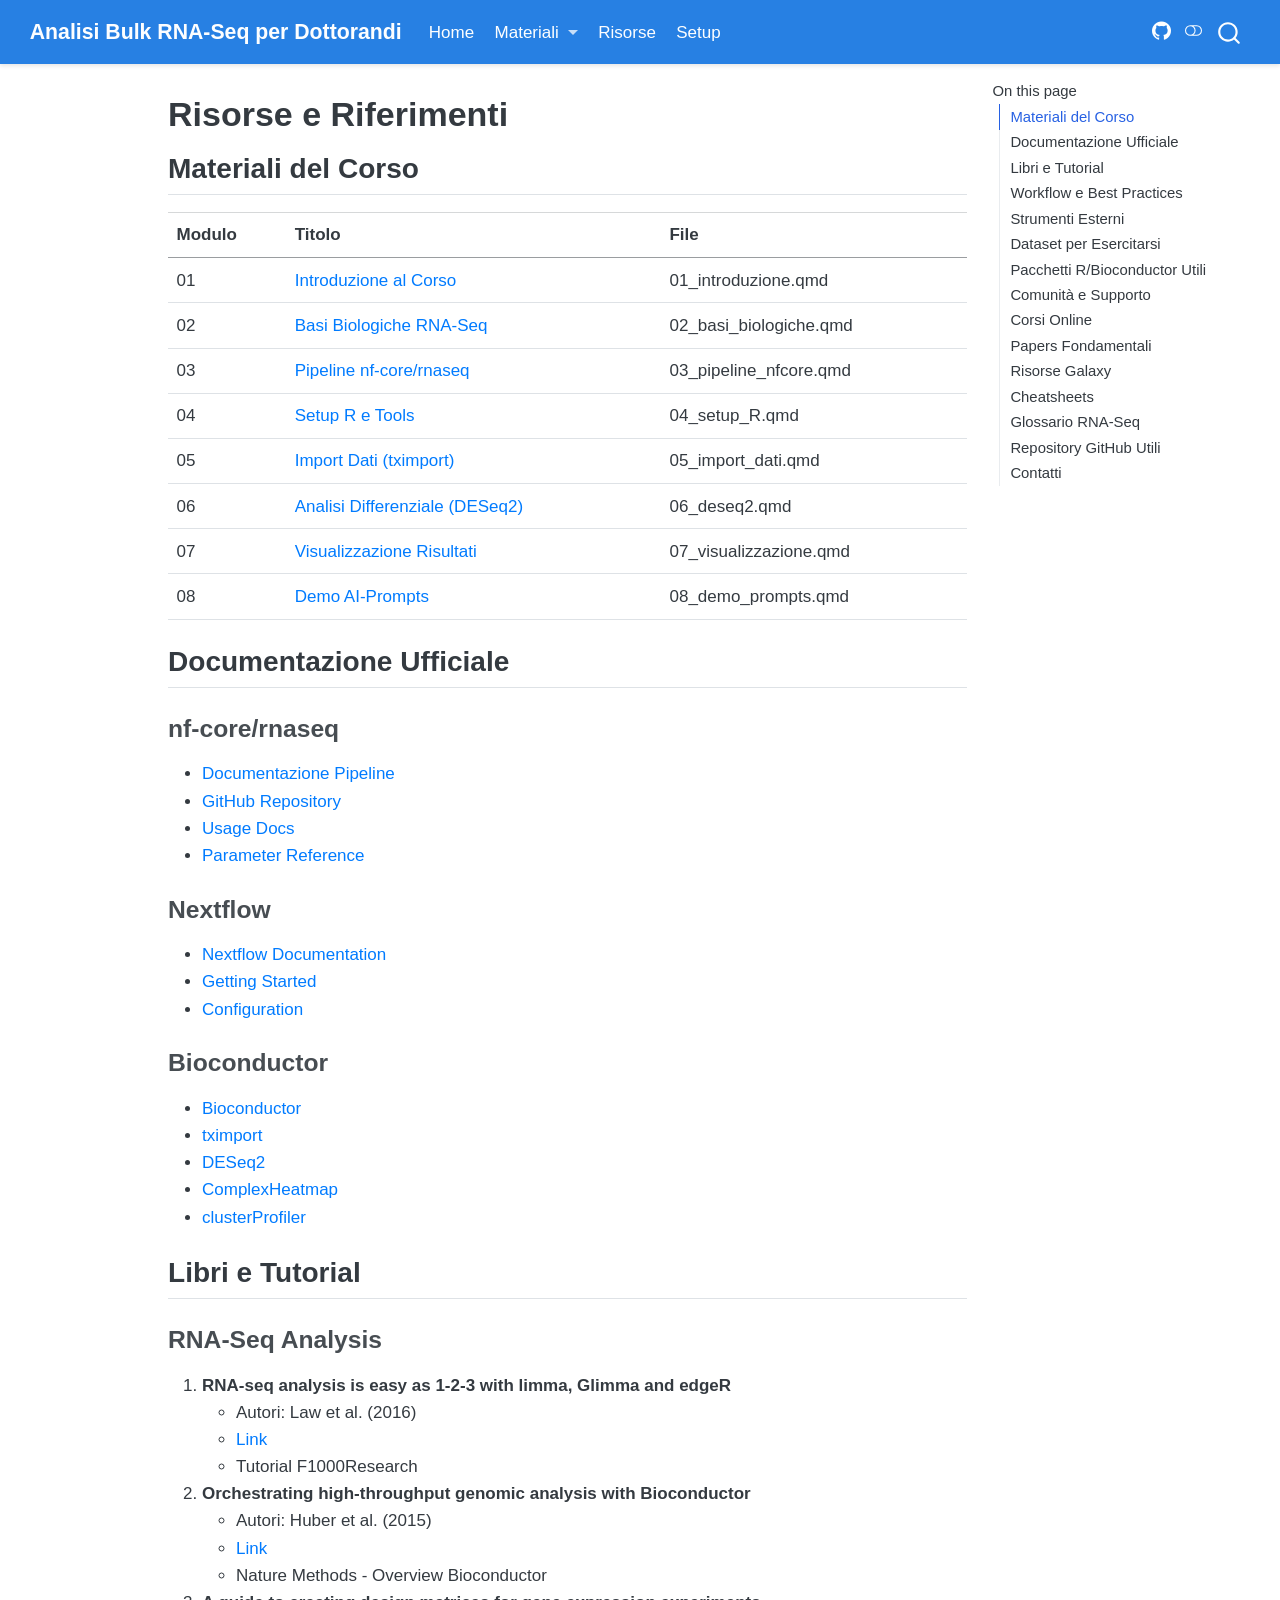
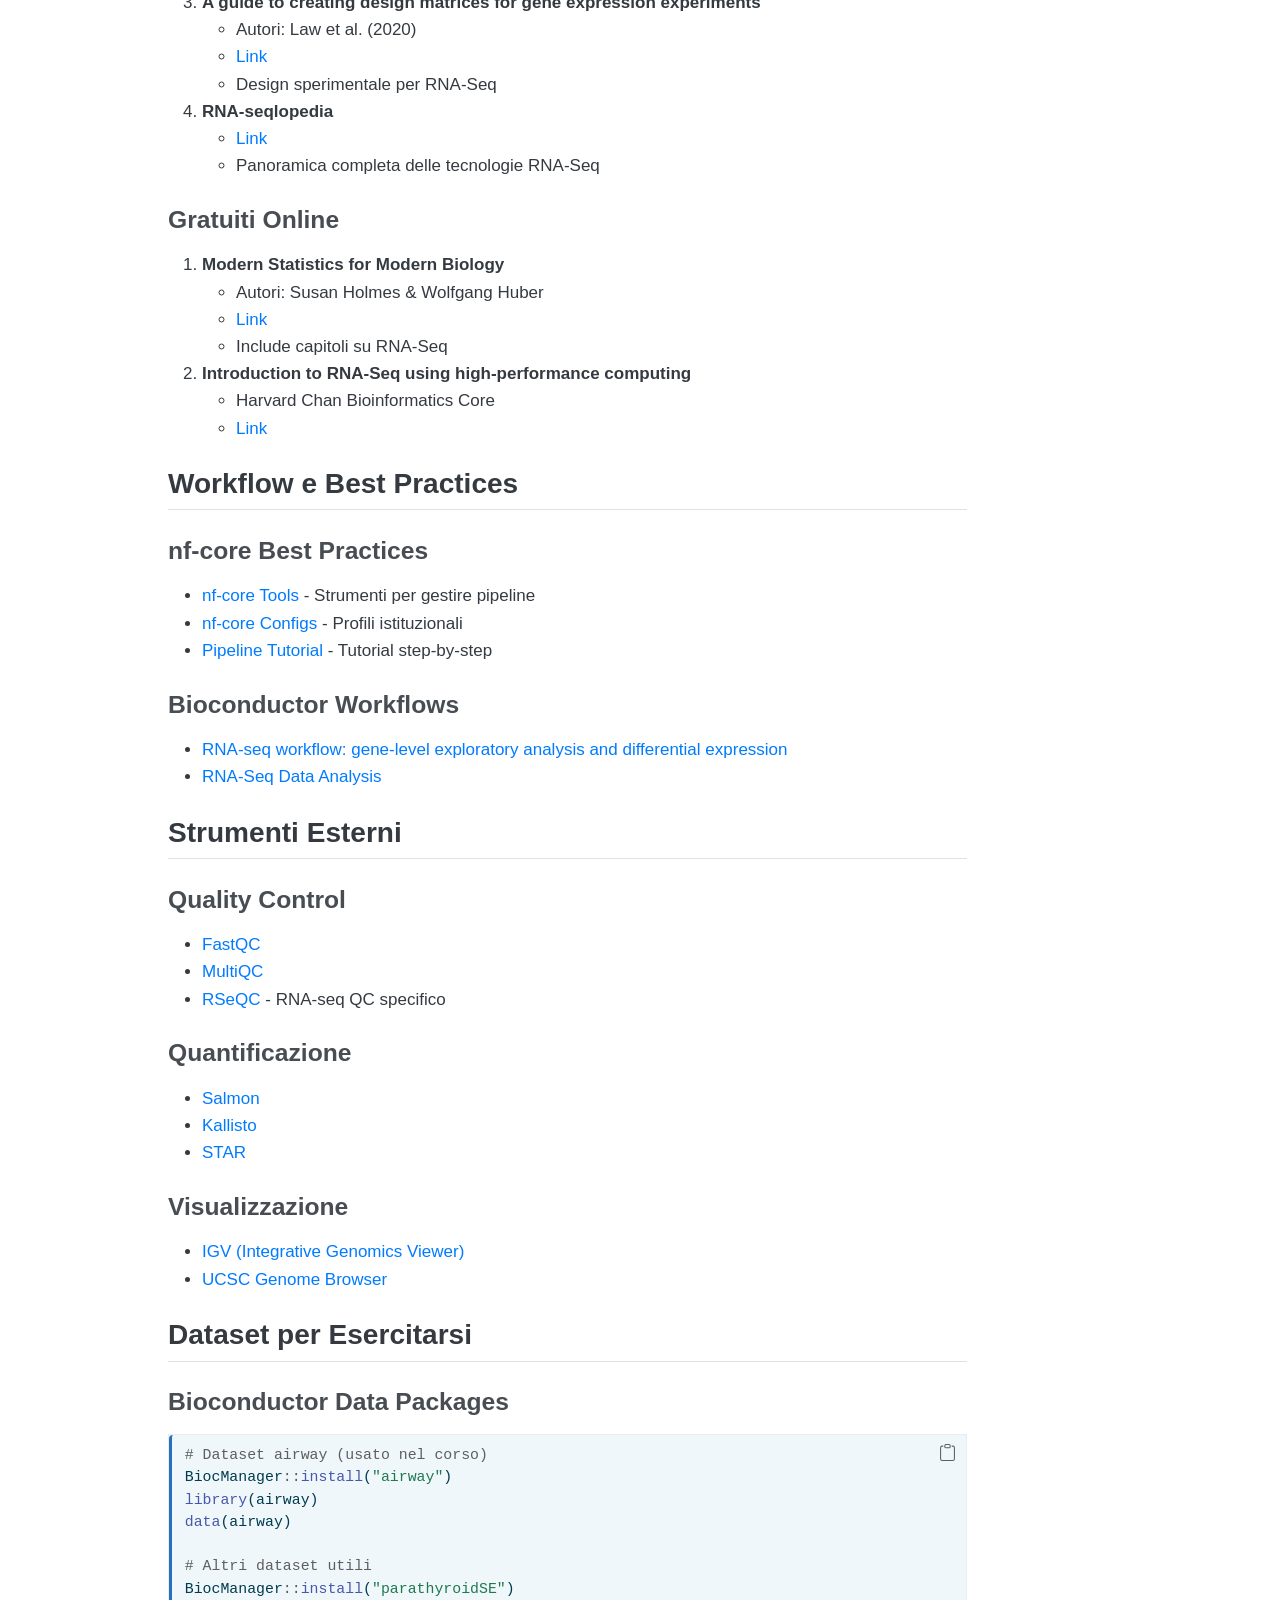
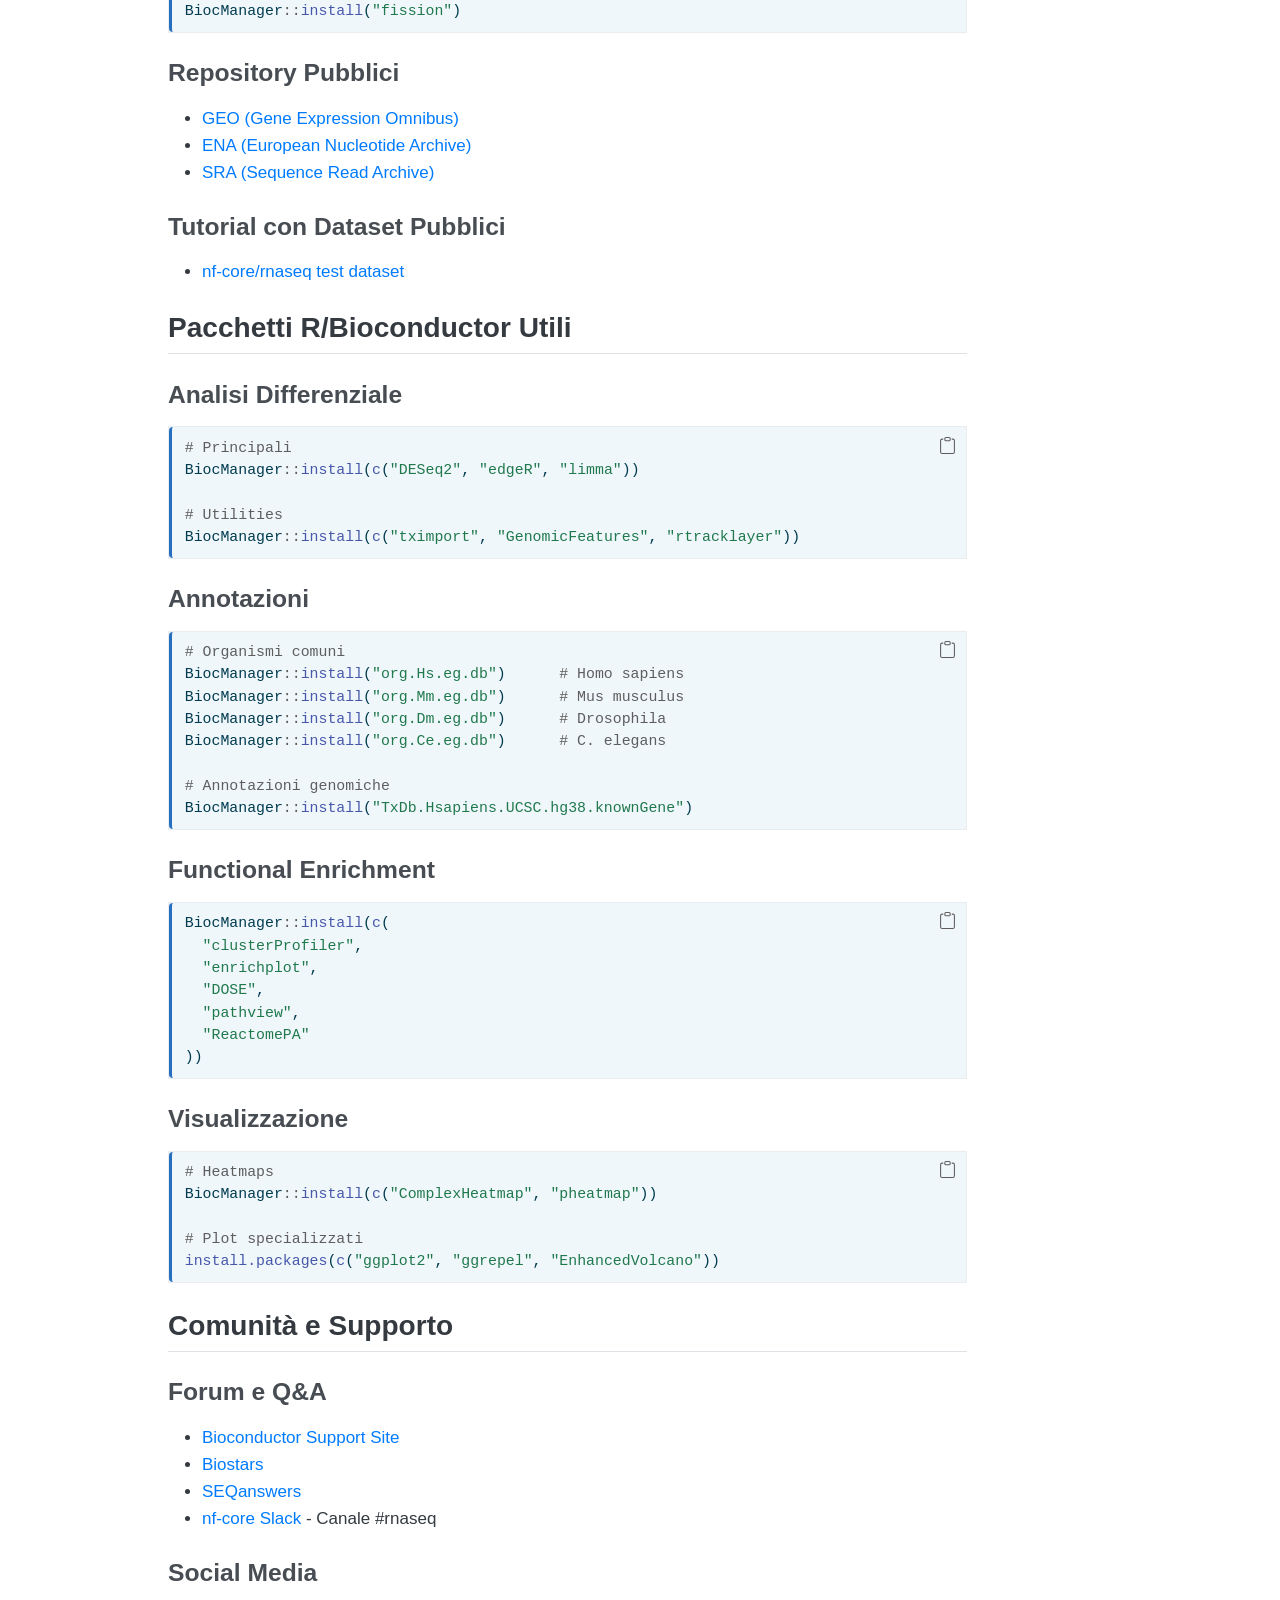
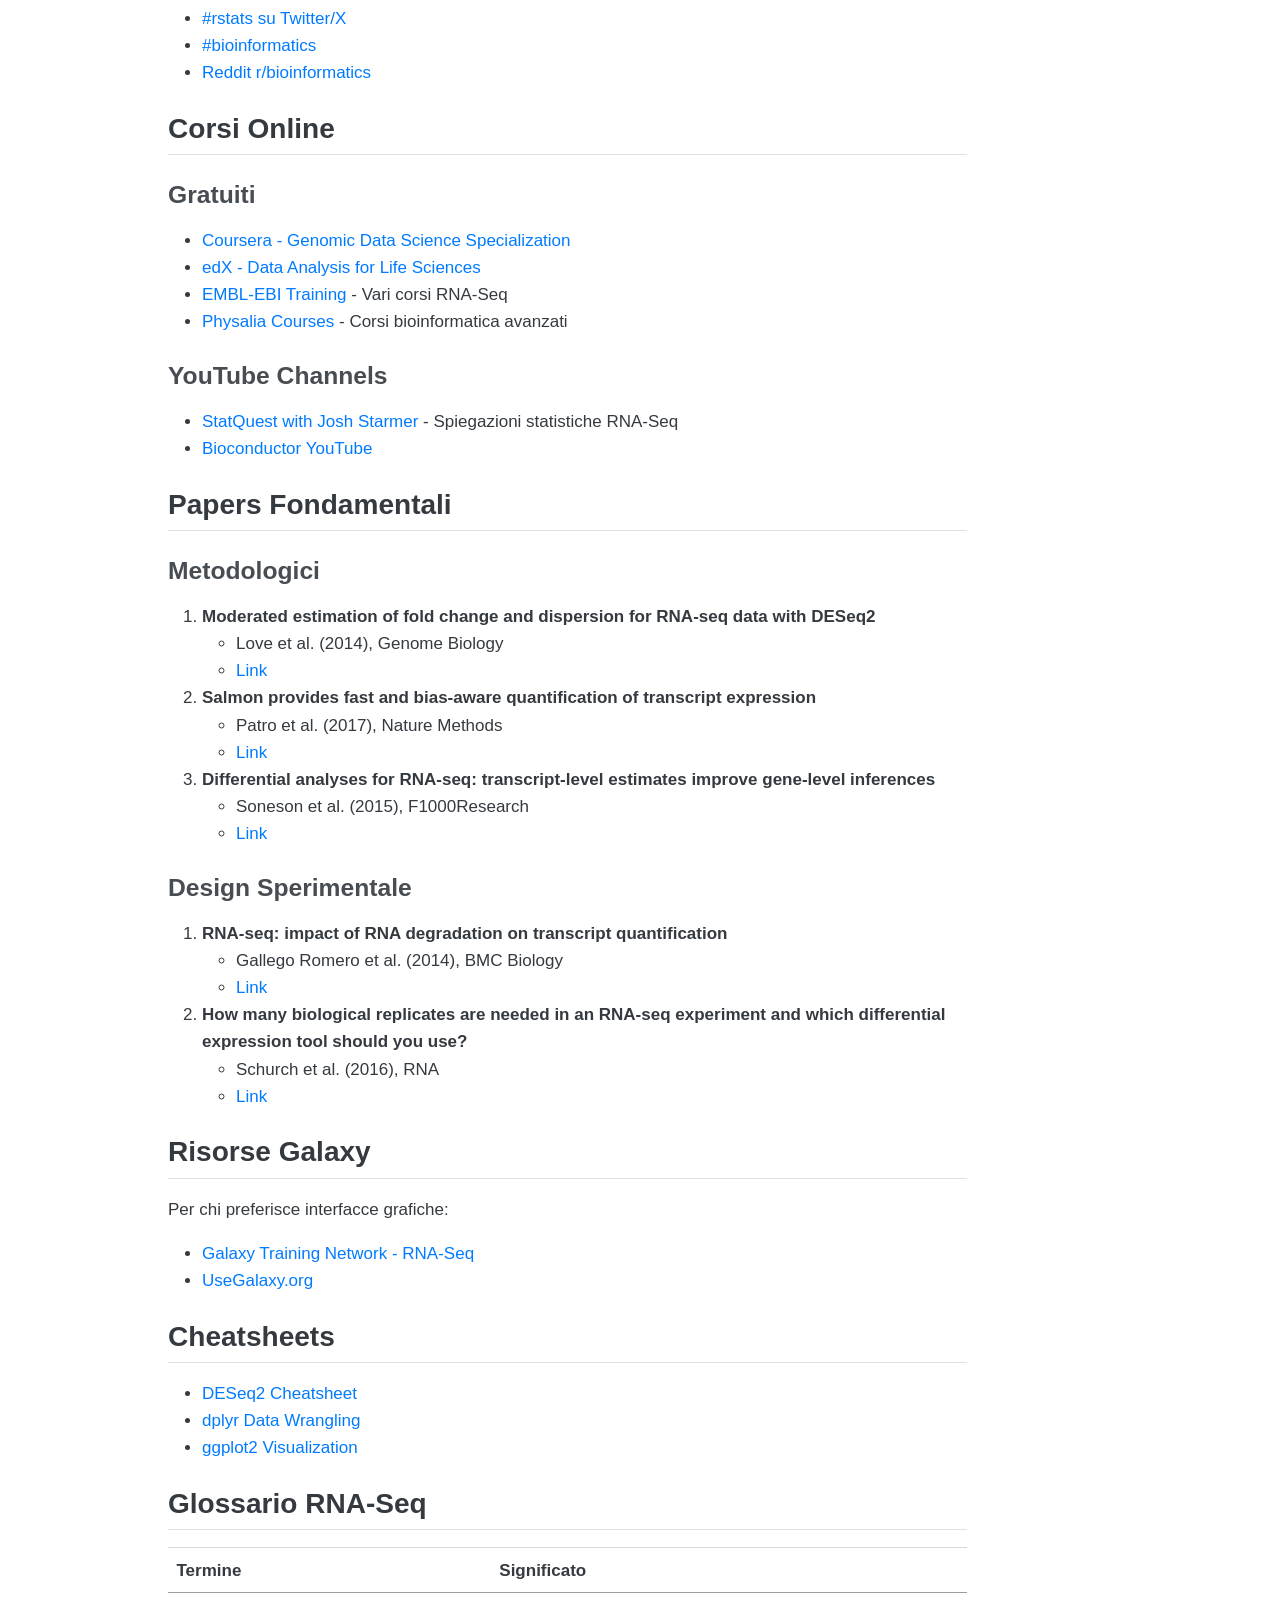
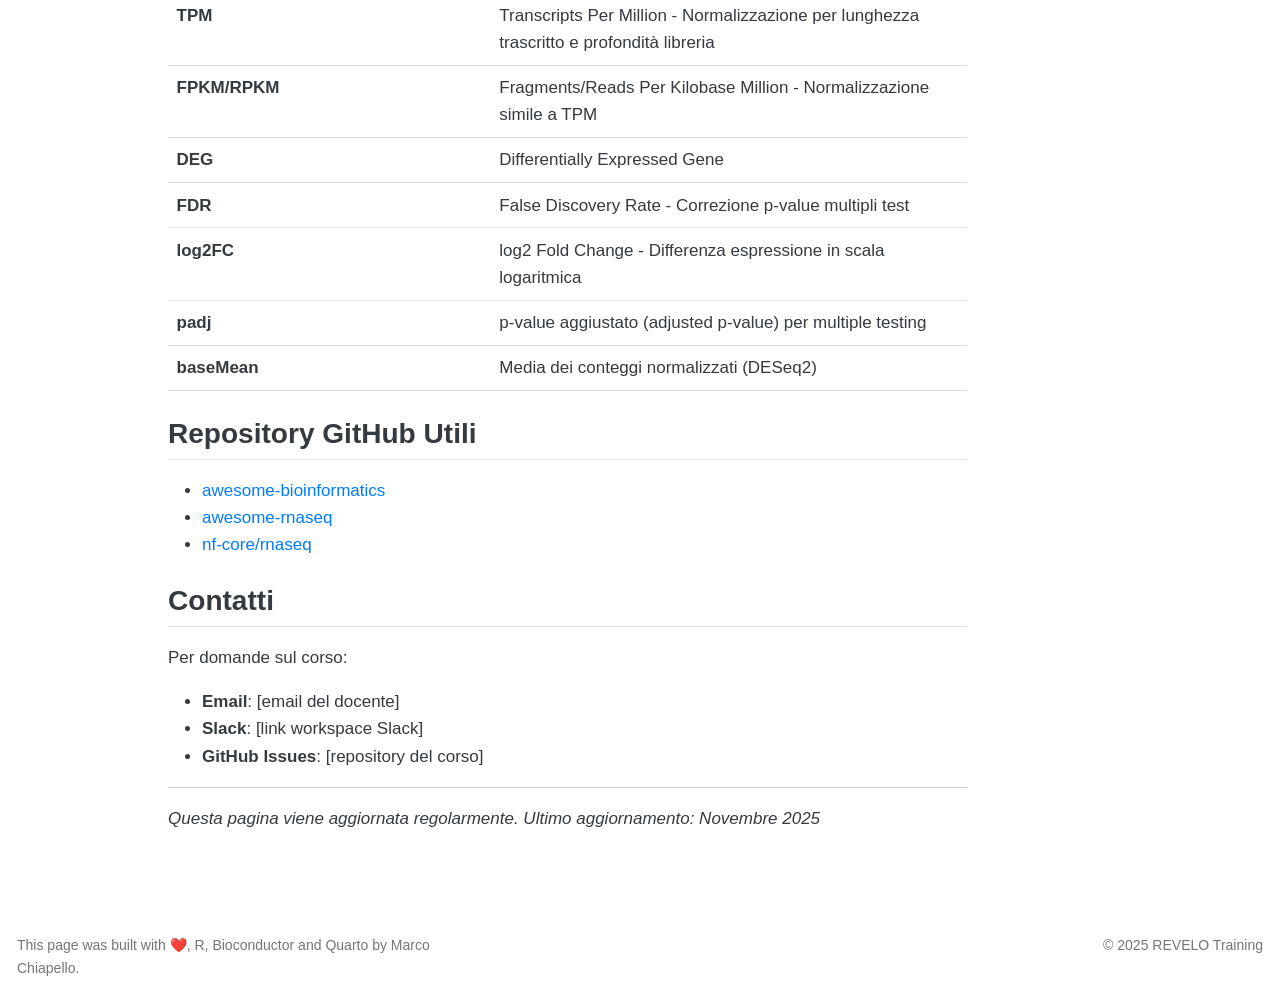
==== RNASeq_Course_2025/docs/resources.html @ f239ae98 "Add setup guide and styles for RNA-Seq Course 2025 - Created setup.qmd for software installation ins" ====
<!DOCTYPE html>
<html xmlns="http://www.w3.org/1999/xhtml" lang="en" xml:lang="en"><head>

<meta charset="utf-8">
<meta name="generator" content="quarto-1.8.27">

<meta name="viewport" content="width=device-width, initial-scale=1.0, user-scalable=yes">


<title>Risorse e Riferimenti – Analisi Bulk RNA-Seq per Dottorandi</title>
<style>
code{white-space: pre-wrap;}
span.smallcaps{font-variant: small-caps;}
div.columns{display: flex; gap: min(4vw, 1.5em);}
div.column{flex: auto; overflow-x: auto;}
div.hanging-indent{margin-left: 1.5em; text-indent: -1.5em;}
ul.task-list{list-style: none;}
ul.task-list li input[type="checkbox"] {
  width: 0.8em;
  margin: 0 0.8em 0.2em -1em; /* quarto-specific, see https://github.com/quarto-dev/quarto-cli/issues/4556 */ 
  vertical-align: middle;
}
/* CSS for syntax highlighting */
html { -webkit-text-size-adjust: 100%; }
pre > code.sourceCode { white-space: pre; position: relative; }
pre > code.sourceCode > span { display: inline-block; line-height: 1.25; }
pre > code.sourceCode > span:empty { height: 1.2em; }
.sourceCode { overflow: visible; }
code.sourceCode > span { color: inherit; text-decoration: inherit; }
div.sourceCode { margin: 1em 0; }
pre.sourceCode { margin: 0; }
@media screen {
div.sourceCode { overflow: auto; }
}
@media print {
pre > code.sourceCode { white-space: pre-wrap; }
pre > code.sourceCode > span { text-indent: -5em; padding-left: 5em; }
}
pre.numberSource code
  { counter-reset: source-line 0; }
pre.numberSource code > span
  { position: relative; left: -4em; counter-increment: source-line; }
pre.numberSource code > span > a:first-child::before
  { content: counter(source-line);
    position: relative; left: -1em; text-align: right; vertical-align: baseline;
    border: none; display: inline-block;
    -webkit-touch-callout: none; -webkit-user-select: none;
    -khtml-user-select: none; -moz-user-select: none;
    -ms-user-select: none; user-select: none;
    padding: 0 4px; width: 4em;
  }
pre.numberSource { margin-left: 3em;  padding-left: 4px; }
div.sourceCode
  {   }
@media screen {
pre > code.sourceCode > span > a:first-child::before { text-decoration: underline; }
}
</style>


<script src="site_libs/quarto-nav/quarto-nav.js"></script>
<script src="site_libs/quarto-nav/headroom.min.js"></script>
<script src="site_libs/clipboard/clipboard.min.js"></script>
<script src="site_libs/quarto-search/autocomplete.umd.js"></script>
<script src="site_libs/quarto-search/fuse.min.js"></script>
<script src="site_libs/quarto-search/quarto-search.js"></script>
<meta name="quarto:offset" content="./">
<script src="site_libs/quarto-html/quarto.js" type="module"></script>
<script src="site_libs/quarto-html/tabsets/tabsets.js" type="module"></script>
<script src="site_libs/quarto-html/axe/axe-check.js" type="module"></script>
<script src="site_libs/quarto-html/popper.min.js"></script>
<script src="site_libs/quarto-html/tippy.umd.min.js"></script>
<script src="site_libs/quarto-html/anchor.min.js"></script>
<link href="site_libs/quarto-html/tippy.css" rel="stylesheet">
<link href="site_libs/quarto-html/quarto-syntax-highlighting-ed96de9b727972fe78a7b5d16c58bf87.css" rel="stylesheet" class="quarto-color-scheme" id="quarto-text-highlighting-styles">
<link href="site_libs/quarto-html/quarto-syntax-highlighting-dark-4d9afe2b8d18ee9fa5d0d57b5ed4214d.css" rel="stylesheet" class="quarto-color-scheme quarto-color-alternate" id="quarto-text-highlighting-styles">
<link href="site_libs/quarto-html/quarto-syntax-highlighting-ed96de9b727972fe78a7b5d16c58bf87.css" rel="stylesheet" class="quarto-color-scheme-extra" id="quarto-text-highlighting-styles">
<script src="site_libs/bootstrap/bootstrap.min.js"></script>
<link href="site_libs/bootstrap/bootstrap-icons.css" rel="stylesheet">
<link href="site_libs/bootstrap/bootstrap-2a504c98ff87331e1512fcad2ebb3bdc.min.css" rel="stylesheet" append-hash="true" class="quarto-color-scheme" id="quarto-bootstrap" data-mode="light">
<link href="site_libs/bootstrap/bootstrap-dark-8fdd1941dec177787a4600817dfafe63.min.css" rel="stylesheet" append-hash="true" class="quarto-color-scheme quarto-color-alternate" id="quarto-bootstrap" data-mode="dark">
<link href="site_libs/bootstrap/bootstrap-2a504c98ff87331e1512fcad2ebb3bdc.min.css" rel="stylesheet" append-hash="true" class="quarto-color-scheme-extra" id="quarto-bootstrap" data-mode="light">
<script id="quarto-search-options" type="application/json">{
  "location": "navbar",
  "copy-button": false,
  "collapse-after": 3,
  "panel-placement": "end",
  "type": "overlay",
  "limit": 50,
  "keyboard-shortcut": [
    "f",
    "/",
    "s"
  ],
  "show-item-context": false,
  "language": {
    "search-no-results-text": "No results",
    "search-matching-documents-text": "matching documents",
    "search-copy-link-title": "Copy link to search",
    "search-hide-matches-text": "Hide additional matches",
    "search-more-match-text": "more match in this document",
    "search-more-matches-text": "more matches in this document",
    "search-clear-button-title": "Clear",
    "search-text-placeholder": "",
    "search-detached-cancel-button-title": "Cancel",
    "search-submit-button-title": "Submit",
    "search-label": "Search"
  }
}</script>


<link rel="stylesheet" href="styles.css">
</head>

<body class="nav-fixed quarto-light"><script id="quarto-html-before-body" type="application/javascript">
    const toggleBodyColorMode = (bsSheetEl) => {
      const mode = bsSheetEl.getAttribute("data-mode");
      const bodyEl = window.document.querySelector("body");
      if (mode === "dark") {
        bodyEl.classList.add("quarto-dark");
        bodyEl.classList.remove("quarto-light");
      } else {
        bodyEl.classList.add("quarto-light");
        bodyEl.classList.remove("quarto-dark");
      }
    }
    const toggleBodyColorPrimary = () => {
      const bsSheetEl = window.document.querySelector("link#quarto-bootstrap:not([rel=disabled-stylesheet])");
      if (bsSheetEl) {
        toggleBodyColorMode(bsSheetEl);
      }
    }
    const setColorSchemeToggle = (alternate) => {
      const toggles = window.document.querySelectorAll('.quarto-color-scheme-toggle');
      for (let i=0; i < toggles.length; i++) {
        const toggle = toggles[i];
        if (toggle) {
          if (alternate) {
            toggle.classList.add("alternate");
          } else {
            toggle.classList.remove("alternate");
          }
        }
      }
    };
    const toggleColorMode = (alternate) => {
      // Switch the stylesheets
      const primaryStylesheets = window.document.querySelectorAll('link.quarto-color-scheme:not(.quarto-color-alternate)');
      const alternateStylesheets = window.document.querySelectorAll('link.quarto-color-scheme.quarto-color-alternate');
      manageTransitions('#quarto-margin-sidebar .nav-link', false);
      if (alternate) {
        // note: dark is layered on light, we don't disable primary!
        enableStylesheet(alternateStylesheets);
        for (const sheetNode of alternateStylesheets) {
          if (sheetNode.id === "quarto-bootstrap") {
            toggleBodyColorMode(sheetNode);
          }
        }
      } else {
        disableStylesheet(alternateStylesheets);
        enableStylesheet(primaryStylesheets)
        toggleBodyColorPrimary();
      }
      manageTransitions('#quarto-margin-sidebar .nav-link', true);
      // Switch the toggles
      setColorSchemeToggle(alternate)
      // Hack to workaround the fact that safari doesn't
      // properly recolor the scrollbar when toggling (#1455)
      if (navigator.userAgent.indexOf('Safari') > 0 && navigator.userAgent.indexOf('Chrome') == -1) {
        manageTransitions("body", false);
        window.scrollTo(0, 1);
        setTimeout(() => {
          window.scrollTo(0, 0);
          manageTransitions("body", true);
        }, 40);
      }
    }
    const disableStylesheet = (stylesheets) => {
      for (let i=0; i < stylesheets.length; i++) {
        const stylesheet = stylesheets[i];
        stylesheet.rel = 'disabled-stylesheet';
      }
    }
    const enableStylesheet = (stylesheets) => {
      for (let i=0; i < stylesheets.length; i++) {
        const stylesheet = stylesheets[i];
        if(stylesheet.rel !== 'stylesheet') { // for Chrome, which will still FOUC without this check
          stylesheet.rel = 'stylesheet';
        }
      }
    }
    const manageTransitions = (selector, allowTransitions) => {
      const els = window.document.querySelectorAll(selector);
      for (let i=0; i < els.length; i++) {
        const el = els[i];
        if (allowTransitions) {
          el.classList.remove('notransition');
        } else {
          el.classList.add('notransition');
        }
      }
    }
    const isFileUrl = () => {
      return window.location.protocol === 'file:';
    }
    const hasAlternateSentinel = () => {
      let styleSentinel = getColorSchemeSentinel();
      if (styleSentinel !== null) {
        return styleSentinel === "alternate";
      } else {
        return false;
      }
    }
    const setStyleSentinel = (alternate) => {
      const value = alternate ? "alternate" : "default";
      if (!isFileUrl()) {
        window.localStorage.setItem("quarto-color-scheme", value);
      } else {
        localAlternateSentinel = value;
      }
    }
    const getColorSchemeSentinel = () => {
      if (!isFileUrl()) {
        const storageValue = window.localStorage.getItem("quarto-color-scheme");
        return storageValue != null ? storageValue : localAlternateSentinel;
      } else {
        return localAlternateSentinel;
      }
    }
    const toggleGiscusIfUsed = (isAlternate, darkModeDefault) => {
      const baseTheme = document.querySelector('#giscus-base-theme')?.value ?? 'light';
      const alternateTheme = document.querySelector('#giscus-alt-theme')?.value ?? 'dark';
      let newTheme = '';
      if(authorPrefersDark) {
        newTheme = isAlternate ? baseTheme : alternateTheme;
      } else {
        newTheme = isAlternate ? alternateTheme : baseTheme;
      }
      const changeGiscusTheme = () => {
        // From: https://github.com/giscus/giscus/issues/336
        const sendMessage = (message) => {
          const iframe = document.querySelector('iframe.giscus-frame');
          if (!iframe) return;
          iframe.contentWindow.postMessage({ giscus: message }, 'https://giscus.app');
        }
        sendMessage({
          setConfig: {
            theme: newTheme
          }
        });
      }
      const isGiscussLoaded = window.document.querySelector('iframe.giscus-frame') !== null;
      if (isGiscussLoaded) {
        changeGiscusTheme();
      }
    };
    const authorPrefersDark = false;
    const darkModeDefault = authorPrefersDark;
      document.querySelector('link#quarto-text-highlighting-styles.quarto-color-scheme-extra').rel = 'disabled-stylesheet';
      document.querySelector('link#quarto-bootstrap.quarto-color-scheme-extra').rel = 'disabled-stylesheet';
    let localAlternateSentinel = darkModeDefault ? 'alternate' : 'default';
    // Dark / light mode switch
    window.quartoToggleColorScheme = () => {
      // Read the current dark / light value
      let toAlternate = !hasAlternateSentinel();
      toggleColorMode(toAlternate);
      setStyleSentinel(toAlternate);
      toggleGiscusIfUsed(toAlternate, darkModeDefault);
      window.dispatchEvent(new Event('resize'));
    };
    // Switch to dark mode if need be
    if (hasAlternateSentinel()) {
      toggleColorMode(true);
    } else {
      toggleColorMode(false);
    }
  </script>

<div id="quarto-search-results"></div>
  <header id="quarto-header" class="headroom fixed-top">
    <nav class="navbar navbar-expand-lg " data-bs-theme="dark">
      <div class="navbar-container container-fluid">
      <div class="navbar-brand-container mx-auto">
    <a class="navbar-brand" href="./index.html">
    <span class="navbar-title">Analisi Bulk RNA-Seq per Dottorandi</span>
    </a>
  </div>
            <div id="quarto-search" class="" title="Search"></div>
          <button class="navbar-toggler" type="button" data-bs-toggle="collapse" data-bs-target="#navbarCollapse" aria-controls="navbarCollapse" role="menu" aria-expanded="false" aria-label="Toggle navigation" onclick="if (window.quartoToggleHeadroom) { window.quartoToggleHeadroom(); }">
  <span class="navbar-toggler-icon"></span>
</button>
          <div class="collapse navbar-collapse" id="navbarCollapse">
            <ul class="navbar-nav navbar-nav-scroll me-auto">
  <li class="nav-item">
    <a class="nav-link" href="./index.html"> 
<span class="menu-text">Home</span></a>
  </li>  
  <li class="nav-item dropdown ">
    <a class="nav-link dropdown-toggle" href="#" id="nav-menu-materiali" role="link" data-bs-toggle="dropdown" aria-expanded="false">
 <span class="menu-text">Materiali</span>
    </a>
    <ul class="dropdown-menu" aria-labelledby="nav-menu-materiali">    
        <li class="dropdown-header">—Giorno 1: Sequenziamento &amp; Pipeline—</li>
        <li>
    <a class="dropdown-item" href="./materials/01_introduzione.html">
 <span class="dropdown-text">Introduzione al Corso</span></a>
  </li>  
        <li>
    <a class="dropdown-item" href="./materials/02_basi_biologiche.html">
 <span class="dropdown-text">Basi Biologiche RNA-Seq</span></a>
  </li>  
        <li>
    <a class="dropdown-item" href="./materials/03_pipeline_nfcore.html">
 <span class="dropdown-text">Pipeline nf-core/rnaseq</span></a>
  </li>  
        <li class="dropdown-header">—Giorno 2: Analisi in R—</li>
        <li>
    <a class="dropdown-item" href="./materials/04_setup_R.html">
 <span class="dropdown-text">Setup R e Tools</span></a>
  </li>  
        <li>
    <a class="dropdown-item" href="./materials/05_import_dati.html">
 <span class="dropdown-text">Import Dati (tximport)</span></a>
  </li>  
        <li>
    <a class="dropdown-item" href="./materials/06_deseq2.html">
 <span class="dropdown-text">Analisi Differenziale (DESeq2)</span></a>
  </li>  
        <li>
    <a class="dropdown-item" href="./materials/07_visualizzazione.html">
 <span class="dropdown-text">Visualizzazione Risultati</span></a>
  </li>  
        <li>
    <a class="dropdown-item" href="./materials/08_demo_prompts.html">
 <span class="dropdown-text">Demo AI-Prompts</span></a>
  </li>  
    </ul>
  </li>
  <li class="nav-item">
    <a class="nav-link active" href="./resources.html" aria-current="page"> 
<span class="menu-text">Risorse</span></a>
  </li>  
  <li class="nav-item">
    <a class="nav-link" href="./setup.html"> 
<span class="menu-text">Setup</span></a>
  </li>  
</ul>
            <ul class="navbar-nav navbar-nav-scroll ms-auto">
  <li class="nav-item compact">
    <a class="nav-link" href="https://github.com/revelo-rnaseq/2024_RNASeq_website"> <i class="bi bi-github" role="img">
</i> 
<span class="menu-text"></span></a>
  </li>  
</ul>
          </div> <!-- /navcollapse -->
            <div class="quarto-navbar-tools">
  <a href="" class="quarto-color-scheme-toggle quarto-navigation-tool  px-1" onclick="window.quartoToggleColorScheme(); return false;" title="Toggle dark mode"><i class="bi"></i></a>
</div>
      </div> <!-- /container-fluid -->
    </nav>
</header>
<!-- content -->
<div id="quarto-content" class="quarto-container page-columns page-rows-contents page-layout-article page-navbar">
<!-- sidebar -->
<!-- margin-sidebar -->
    <div id="quarto-margin-sidebar" class="sidebar margin-sidebar">
        <nav id="TOC" role="doc-toc" class="toc-active">
    <h2 id="toc-title">On this page</h2>
   
  <ul>
  <li><a href="#materiali-del-corso" id="toc-materiali-del-corso" class="nav-link active" data-scroll-target="#materiali-del-corso">Materiali del Corso</a></li>
  <li><a href="#documentazione-ufficiale" id="toc-documentazione-ufficiale" class="nav-link" data-scroll-target="#documentazione-ufficiale">Documentazione Ufficiale</a>
  <ul class="collapse">
  <li><a href="#nf-corernaseq" id="toc-nf-corernaseq" class="nav-link" data-scroll-target="#nf-corernaseq">nf-core/rnaseq</a></li>
  <li><a href="#nextflow" id="toc-nextflow" class="nav-link" data-scroll-target="#nextflow">Nextflow</a></li>
  <li><a href="#bioconductor" id="toc-bioconductor" class="nav-link" data-scroll-target="#bioconductor">Bioconductor</a></li>
  </ul></li>
  <li><a href="#libri-e-tutorial" id="toc-libri-e-tutorial" class="nav-link" data-scroll-target="#libri-e-tutorial">Libri e Tutorial</a>
  <ul class="collapse">
  <li><a href="#rna-seq-analysis" id="toc-rna-seq-analysis" class="nav-link" data-scroll-target="#rna-seq-analysis">RNA-Seq Analysis</a></li>
  <li><a href="#gratuiti-online" id="toc-gratuiti-online" class="nav-link" data-scroll-target="#gratuiti-online">Gratuiti Online</a></li>
  </ul></li>
  <li><a href="#workflow-e-best-practices" id="toc-workflow-e-best-practices" class="nav-link" data-scroll-target="#workflow-e-best-practices">Workflow e Best Practices</a>
  <ul class="collapse">
  <li><a href="#nf-core-best-practices" id="toc-nf-core-best-practices" class="nav-link" data-scroll-target="#nf-core-best-practices">nf-core Best Practices</a></li>
  <li><a href="#bioconductor-workflows" id="toc-bioconductor-workflows" class="nav-link" data-scroll-target="#bioconductor-workflows">Bioconductor Workflows</a></li>
  </ul></li>
  <li><a href="#strumenti-esterni" id="toc-strumenti-esterni" class="nav-link" data-scroll-target="#strumenti-esterni">Strumenti Esterni</a>
  <ul class="collapse">
  <li><a href="#quality-control" id="toc-quality-control" class="nav-link" data-scroll-target="#quality-control">Quality Control</a></li>
  <li><a href="#quantificazione" id="toc-quantificazione" class="nav-link" data-scroll-target="#quantificazione">Quantificazione</a></li>
  <li><a href="#visualizzazione" id="toc-visualizzazione" class="nav-link" data-scroll-target="#visualizzazione">Visualizzazione</a></li>
  </ul></li>
  <li><a href="#dataset-per-esercitarsi" id="toc-dataset-per-esercitarsi" class="nav-link" data-scroll-target="#dataset-per-esercitarsi">Dataset per Esercitarsi</a>
  <ul class="collapse">
  <li><a href="#bioconductor-data-packages" id="toc-bioconductor-data-packages" class="nav-link" data-scroll-target="#bioconductor-data-packages">Bioconductor Data Packages</a></li>
  <li><a href="#repository-pubblici" id="toc-repository-pubblici" class="nav-link" data-scroll-target="#repository-pubblici">Repository Pubblici</a></li>
  <li><a href="#tutorial-con-dataset-pubblici" id="toc-tutorial-con-dataset-pubblici" class="nav-link" data-scroll-target="#tutorial-con-dataset-pubblici">Tutorial con Dataset Pubblici</a></li>
  </ul></li>
  <li><a href="#pacchetti-rbioconductor-utili" id="toc-pacchetti-rbioconductor-utili" class="nav-link" data-scroll-target="#pacchetti-rbioconductor-utili">Pacchetti R/Bioconductor Utili</a>
  <ul class="collapse">
  <li><a href="#analisi-differenziale" id="toc-analisi-differenziale" class="nav-link" data-scroll-target="#analisi-differenziale">Analisi Differenziale</a></li>
  <li><a href="#annotazioni" id="toc-annotazioni" class="nav-link" data-scroll-target="#annotazioni">Annotazioni</a></li>
  <li><a href="#functional-enrichment" id="toc-functional-enrichment" class="nav-link" data-scroll-target="#functional-enrichment">Functional Enrichment</a></li>
  <li><a href="#visualizzazione-1" id="toc-visualizzazione-1" class="nav-link" data-scroll-target="#visualizzazione-1">Visualizzazione</a></li>
  </ul></li>
  <li><a href="#comunità-e-supporto" id="toc-comunità-e-supporto" class="nav-link" data-scroll-target="#comunità-e-supporto">Comunità e Supporto</a>
  <ul class="collapse">
  <li><a href="#forum-e-qa" id="toc-forum-e-qa" class="nav-link" data-scroll-target="#forum-e-qa">Forum e Q&amp;A</a></li>
  <li><a href="#social-media" id="toc-social-media" class="nav-link" data-scroll-target="#social-media">Social Media</a></li>
  </ul></li>
  <li><a href="#corsi-online" id="toc-corsi-online" class="nav-link" data-scroll-target="#corsi-online">Corsi Online</a>
  <ul class="collapse">
  <li><a href="#gratuiti" id="toc-gratuiti" class="nav-link" data-scroll-target="#gratuiti">Gratuiti</a></li>
  <li><a href="#youtube-channels" id="toc-youtube-channels" class="nav-link" data-scroll-target="#youtube-channels">YouTube Channels</a></li>
  </ul></li>
  <li><a href="#papers-fondamentali" id="toc-papers-fondamentali" class="nav-link" data-scroll-target="#papers-fondamentali">Papers Fondamentali</a>
  <ul class="collapse">
  <li><a href="#metodologici" id="toc-metodologici" class="nav-link" data-scroll-target="#metodologici">Metodologici</a></li>
  <li><a href="#design-sperimentale" id="toc-design-sperimentale" class="nav-link" data-scroll-target="#design-sperimentale">Design Sperimentale</a></li>
  </ul></li>
  <li><a href="#risorse-galaxy" id="toc-risorse-galaxy" class="nav-link" data-scroll-target="#risorse-galaxy">Risorse Galaxy</a></li>
  <li><a href="#cheatsheets" id="toc-cheatsheets" class="nav-link" data-scroll-target="#cheatsheets">Cheatsheets</a></li>
  <li><a href="#glossario-rna-seq" id="toc-glossario-rna-seq" class="nav-link" data-scroll-target="#glossario-rna-seq">Glossario RNA-Seq</a></li>
  <li><a href="#repository-github-utili" id="toc-repository-github-utili" class="nav-link" data-scroll-target="#repository-github-utili">Repository GitHub Utili</a></li>
  <li><a href="#contatti" id="toc-contatti" class="nav-link" data-scroll-target="#contatti">Contatti</a></li>
  </ul>
</nav>
    </div>
<!-- main -->
<main class="content" id="quarto-document-content">


<header id="title-block-header" class="quarto-title-block default">
<div class="quarto-title">
<h1 class="title">Risorse e Riferimenti</h1>
</div>



<div class="quarto-title-meta">

    
  
    
  </div>
  


</header>


<section id="materiali-del-corso" class="level2">
<h2 class="anchored" data-anchor-id="materiali-del-corso">Materiali del Corso</h2>
<table class="caption-top table">
<thead>
<tr class="header">
<th>Modulo</th>
<th>Titolo</th>
<th>File</th>
</tr>
</thead>
<tbody>
<tr class="odd">
<td>01</td>
<td><a href="./materials/01_introduzione.html">Introduzione al Corso</a></td>
<td>01_introduzione.qmd</td>
</tr>
<tr class="even">
<td>02</td>
<td><a href="./materials/02_basi_biologiche.html">Basi Biologiche RNA-Seq</a></td>
<td>02_basi_biologiche.qmd</td>
</tr>
<tr class="odd">
<td>03</td>
<td><a href="./materials/03_pipeline_nfcore.html">Pipeline nf-core/rnaseq</a></td>
<td>03_pipeline_nfcore.qmd</td>
</tr>
<tr class="even">
<td>04</td>
<td><a href="./materials/04_setup_R.html">Setup R e Tools</a></td>
<td>04_setup_R.qmd</td>
</tr>
<tr class="odd">
<td>05</td>
<td><a href="./materials/05_import_dati.html">Import Dati (tximport)</a></td>
<td>05_import_dati.qmd</td>
</tr>
<tr class="even">
<td>06</td>
<td><a href="./materials/06_deseq2.html">Analisi Differenziale (DESeq2)</a></td>
<td>06_deseq2.qmd</td>
</tr>
<tr class="odd">
<td>07</td>
<td><a href="./materials/07_visualizzazione.html">Visualizzazione Risultati</a></td>
<td>07_visualizzazione.qmd</td>
</tr>
<tr class="even">
<td>08</td>
<td><a href="./materials/08_demo_prompts.html">Demo AI-Prompts</a></td>
<td>08_demo_prompts.qmd</td>
</tr>
</tbody>
</table>
</section>
<section id="documentazione-ufficiale" class="level2">
<h2 class="anchored" data-anchor-id="documentazione-ufficiale">Documentazione Ufficiale</h2>
<section id="nf-corernaseq" class="level3">
<h3 class="anchored" data-anchor-id="nf-corernaseq">nf-core/rnaseq</h3>
<ul>
<li><a href="https://nf-co.re/rnaseq">Documentazione Pipeline</a></li>
<li><a href="https://github.com/nf-core/rnaseq">GitHub Repository</a></li>
<li><a href="https://nf-co.re/rnaseq/usage">Usage Docs</a></li>
<li><a href="https://nf-co.re/rnaseq/parameters">Parameter Reference</a></li>
</ul>
</section>
<section id="nextflow" class="level3">
<h3 class="anchored" data-anchor-id="nextflow">Nextflow</h3>
<ul>
<li><a href="https://www.nextflow.io/docs/latest/index.html">Nextflow Documentation</a></li>
<li><a href="https://www.nextflow.io/docs/latest/getstarted.html">Getting Started</a></li>
<li><a href="https://www.nextflow.io/docs/latest/config.html">Configuration</a></li>
</ul>
</section>
<section id="bioconductor" class="level3">
<h3 class="anchored" data-anchor-id="bioconductor">Bioconductor</h3>
<ul>
<li><a href="https://www.bioconductor.org/">Bioconductor</a></li>
<li><a href="https://bioconductor.org/packages/tximport/">tximport</a></li>
<li><a href="https://bioconductor.org/packages/DESeq2/">DESeq2</a></li>
<li><a href="https://bioconductor.org/packages/ComplexHeatmap/">ComplexHeatmap</a></li>
<li><a href="https://bioconductor.org/packages/clusterProfiler/">clusterProfiler</a></li>
</ul>
</section>
</section>
<section id="libri-e-tutorial" class="level2">
<h2 class="anchored" data-anchor-id="libri-e-tutorial">Libri e Tutorial</h2>
<section id="rna-seq-analysis" class="level3">
<h3 class="anchored" data-anchor-id="rna-seq-analysis">RNA-Seq Analysis</h3>
<ol type="1">
<li><strong>RNA-seq analysis is easy as 1-2-3 with limma, Glimma and edgeR</strong>
<ul>
<li>Autori: Law et al.&nbsp;(2016)</li>
<li><a href="https://f1000research.com/articles/5-1408">Link</a></li>
<li>Tutorial F1000Research</li>
</ul></li>
<li><strong>Orchestrating high-throughput genomic analysis with Bioconductor</strong>
<ul>
<li>Autori: Huber et al.&nbsp;(2015)</li>
<li><a href="https://www.nature.com/articles/nmeth.3252">Link</a></li>
<li>Nature Methods - Overview Bioconductor</li>
</ul></li>
<li><strong>A guide to creating design matrices for gene expression experiments</strong>
<ul>
<li>Autori: Law et al.&nbsp;(2020)</li>
<li><a href="https://f1000research.com/articles/9-1444">Link</a></li>
<li>Design sperimentale per RNA-Seq</li>
</ul></li>
<li><strong>RNA-seqlopedia</strong>
<ul>
<li><a href="https://rnaseq.uoregon.edu/">Link</a></li>
<li>Panoramica completa delle tecnologie RNA-Seq</li>
</ul></li>
</ol>
</section>
<section id="gratuiti-online" class="level3">
<h3 class="anchored" data-anchor-id="gratuiti-online">Gratuiti Online</h3>
<ol type="1">
<li><strong>Modern Statistics for Modern Biology</strong>
<ul>
<li>Autori: Susan Holmes &amp; Wolfgang Huber</li>
<li><a href="https://www.huber.embl.de/msmb/">Link</a></li>
<li>Include capitoli su RNA-Seq</li>
</ul></li>
<li><strong>Introduction to RNA-Seq using high-performance computing</strong>
<ul>
<li>Harvard Chan Bioinformatics Core</li>
<li><a href="https://hbctraining.github.io/Intro-to-rnaseq-hpc-salmon-flipped/">Link</a></li>
</ul></li>
</ol>
</section>
</section>
<section id="workflow-e-best-practices" class="level2">
<h2 class="anchored" data-anchor-id="workflow-e-best-practices">Workflow e Best Practices</h2>
<section id="nf-core-best-practices" class="level3">
<h3 class="anchored" data-anchor-id="nf-core-best-practices">nf-core Best Practices</h3>
<ul>
<li><a href="https://nf-co.re/tools">nf-core Tools</a> - Strumenti per gestire pipeline</li>
<li><a href="https://github.com/nf-core/configs">nf-core Configs</a> - Profili istituzionali</li>
<li><a href="https://nf-co.re/usage/tutorials/rnaseq">Pipeline Tutorial</a> - Tutorial step-by-step</li>
</ul>
</section>
<section id="bioconductor-workflows" class="level3">
<h3 class="anchored" data-anchor-id="bioconductor-workflows">Bioconductor Workflows</h3>
<ul>
<li><a href="https://www.bioconductor.org/packages/release/workflows/html/rnaseqGene.html">RNA-seq workflow: gene-level exploratory analysis and differential expression</a></li>
<li><a href="https://bioconductor.org/help/course-materials/2015/CSAMA2015/lab/rnaseq.html">RNA-Seq Data Analysis</a></li>
</ul>
</section>
</section>
<section id="strumenti-esterni" class="level2">
<h2 class="anchored" data-anchor-id="strumenti-esterni">Strumenti Esterni</h2>
<section id="quality-control" class="level3">
<h3 class="anchored" data-anchor-id="quality-control">Quality Control</h3>
<ul>
<li><a href="https://www.bioinformatics.babraham.ac.uk/projects/fastqc/">FastQC</a></li>
<li><a href="https://multiqc.info/">MultiQC</a></li>
<li><a href="http://rseqc.sourceforge.net/">RSeQC</a> - RNA-seq QC specifico</li>
</ul>
</section>
<section id="quantificazione" class="level3">
<h3 class="anchored" data-anchor-id="quantificazione">Quantificazione</h3>
<ul>
<li><a href="https://combine-lab.github.io/salmon/">Salmon</a></li>
<li><a href="https://pachterlab.github.io/kallisto/">Kallisto</a></li>
<li><a href="https://github.com/alexdobin/STAR">STAR</a></li>
</ul>
</section>
<section id="visualizzazione" class="level3">
<h3 class="anchored" data-anchor-id="visualizzazione">Visualizzazione</h3>
<ul>
<li><a href="https://igv.org/">IGV (Integrative Genomics Viewer)</a></li>
<li><a href="https://genome.ucsc.edu/">UCSC Genome Browser</a></li>
</ul>
</section>
</section>
<section id="dataset-per-esercitarsi" class="level2">
<h2 class="anchored" data-anchor-id="dataset-per-esercitarsi">Dataset per Esercitarsi</h2>
<section id="bioconductor-data-packages" class="level3">
<h3 class="anchored" data-anchor-id="bioconductor-data-packages">Bioconductor Data Packages</h3>
<div class="code-copy-outer-scaffold"><div class="sourceCode" id="cb1"><pre class="sourceCode r code-with-copy"><code class="sourceCode r"><span id="cb1-1"><a href="#cb1-1" aria-hidden="true" tabindex="-1"></a><span class="co"># Dataset airway (usato nel corso)</span></span>
<span id="cb1-2"><a href="#cb1-2" aria-hidden="true" tabindex="-1"></a>BiocManager<span class="sc">::</span><span class="fu">install</span>(<span class="st">"airway"</span>)</span>
<span id="cb1-3"><a href="#cb1-3" aria-hidden="true" tabindex="-1"></a><span class="fu">library</span>(airway)</span>
<span id="cb1-4"><a href="#cb1-4" aria-hidden="true" tabindex="-1"></a><span class="fu">data</span>(airway)</span>
<span id="cb1-5"><a href="#cb1-5" aria-hidden="true" tabindex="-1"></a></span>
<span id="cb1-6"><a href="#cb1-6" aria-hidden="true" tabindex="-1"></a><span class="co"># Altri dataset utili</span></span>
<span id="cb1-7"><a href="#cb1-7" aria-hidden="true" tabindex="-1"></a>BiocManager<span class="sc">::</span><span class="fu">install</span>(<span class="st">"parathyroidSE"</span>)</span>
<span id="cb1-8"><a href="#cb1-8" aria-hidden="true" tabindex="-1"></a>BiocManager<span class="sc">::</span><span class="fu">install</span>(<span class="st">"fission"</span>)</span></code></pre></div><button title="Copy to Clipboard" class="code-copy-button"><i class="bi"></i></button></div>
</section>
<section id="repository-pubblici" class="level3">
<h3 class="anchored" data-anchor-id="repository-pubblici">Repository Pubblici</h3>
<ul>
<li><a href="https://www.ncbi.nlm.nih.gov/geo/">GEO (Gene Expression Omnibus)</a></li>
<li><a href="https://www.ebi.ac.uk/ena/browser/">ENA (European Nucleotide Archive)</a></li>
<li><a href="https://www.ncbi.nlm.nih.gov/sra">SRA (Sequence Read Archive)</a></li>
</ul>
</section>
<section id="tutorial-con-dataset-pubblici" class="level3">
<h3 class="anchored" data-anchor-id="tutorial-con-dataset-pubblici">Tutorial con Dataset Pubblici</h3>
<ul>
<li><a href="https://github.com/nf-core/test-datasets/tree/rnaseq">nf-core/rnaseq test dataset</a></li>
</ul>
</section>
</section>
<section id="pacchetti-rbioconductor-utili" class="level2">
<h2 class="anchored" data-anchor-id="pacchetti-rbioconductor-utili">Pacchetti R/Bioconductor Utili</h2>
<section id="analisi-differenziale" class="level3">
<h3 class="anchored" data-anchor-id="analisi-differenziale">Analisi Differenziale</h3>
<div class="code-copy-outer-scaffold"><div class="sourceCode" id="cb2"><pre class="sourceCode r code-with-copy"><code class="sourceCode r"><span id="cb2-1"><a href="#cb2-1" aria-hidden="true" tabindex="-1"></a><span class="co"># Principali</span></span>
<span id="cb2-2"><a href="#cb2-2" aria-hidden="true" tabindex="-1"></a>BiocManager<span class="sc">::</span><span class="fu">install</span>(<span class="fu">c</span>(<span class="st">"DESeq2"</span>, <span class="st">"edgeR"</span>, <span class="st">"limma"</span>))</span>
<span id="cb2-3"><a href="#cb2-3" aria-hidden="true" tabindex="-1"></a></span>
<span id="cb2-4"><a href="#cb2-4" aria-hidden="true" tabindex="-1"></a><span class="co"># Utilities</span></span>
<span id="cb2-5"><a href="#cb2-5" aria-hidden="true" tabindex="-1"></a>BiocManager<span class="sc">::</span><span class="fu">install</span>(<span class="fu">c</span>(<span class="st">"tximport"</span>, <span class="st">"GenomicFeatures"</span>, <span class="st">"rtracklayer"</span>))</span></code></pre></div><button title="Copy to Clipboard" class="code-copy-button"><i class="bi"></i></button></div>
</section>
<section id="annotazioni" class="level3">
<h3 class="anchored" data-anchor-id="annotazioni">Annotazioni</h3>
<div class="code-copy-outer-scaffold"><div class="sourceCode" id="cb3"><pre class="sourceCode r code-with-copy"><code class="sourceCode r"><span id="cb3-1"><a href="#cb3-1" aria-hidden="true" tabindex="-1"></a><span class="co"># Organismi comuni</span></span>
<span id="cb3-2"><a href="#cb3-2" aria-hidden="true" tabindex="-1"></a>BiocManager<span class="sc">::</span><span class="fu">install</span>(<span class="st">"org.Hs.eg.db"</span>)      <span class="co"># Homo sapiens</span></span>
<span id="cb3-3"><a href="#cb3-3" aria-hidden="true" tabindex="-1"></a>BiocManager<span class="sc">::</span><span class="fu">install</span>(<span class="st">"org.Mm.eg.db"</span>)      <span class="co"># Mus musculus</span></span>
<span id="cb3-4"><a href="#cb3-4" aria-hidden="true" tabindex="-1"></a>BiocManager<span class="sc">::</span><span class="fu">install</span>(<span class="st">"org.Dm.eg.db"</span>)      <span class="co"># Drosophila</span></span>
<span id="cb3-5"><a href="#cb3-5" aria-hidden="true" tabindex="-1"></a>BiocManager<span class="sc">::</span><span class="fu">install</span>(<span class="st">"org.Ce.eg.db"</span>)      <span class="co"># C. elegans</span></span>
<span id="cb3-6"><a href="#cb3-6" aria-hidden="true" tabindex="-1"></a></span>
<span id="cb3-7"><a href="#cb3-7" aria-hidden="true" tabindex="-1"></a><span class="co"># Annotazioni genomiche</span></span>
<span id="cb3-8"><a href="#cb3-8" aria-hidden="true" tabindex="-1"></a>BiocManager<span class="sc">::</span><span class="fu">install</span>(<span class="st">"TxDb.Hsapiens.UCSC.hg38.knownGene"</span>)</span></code></pre></div><button title="Copy to Clipboard" class="code-copy-button"><i class="bi"></i></button></div>
</section>
<section id="functional-enrichment" class="level3">
<h3 class="anchored" data-anchor-id="functional-enrichment">Functional Enrichment</h3>
<div class="code-copy-outer-scaffold"><div class="sourceCode" id="cb4"><pre class="sourceCode r code-with-copy"><code class="sourceCode r"><span id="cb4-1"><a href="#cb4-1" aria-hidden="true" tabindex="-1"></a>BiocManager<span class="sc">::</span><span class="fu">install</span>(<span class="fu">c</span>(</span>
<span id="cb4-2"><a href="#cb4-2" aria-hidden="true" tabindex="-1"></a>  <span class="st">"clusterProfiler"</span>,</span>
<span id="cb4-3"><a href="#cb4-3" aria-hidden="true" tabindex="-1"></a>  <span class="st">"enrichplot"</span>,</span>
<span id="cb4-4"><a href="#cb4-4" aria-hidden="true" tabindex="-1"></a>  <span class="st">"DOSE"</span>,</span>
<span id="cb4-5"><a href="#cb4-5" aria-hidden="true" tabindex="-1"></a>  <span class="st">"pathview"</span>,</span>
<span id="cb4-6"><a href="#cb4-6" aria-hidden="true" tabindex="-1"></a>  <span class="st">"ReactomePA"</span></span>
<span id="cb4-7"><a href="#cb4-7" aria-hidden="true" tabindex="-1"></a>))</span></code></pre></div><button title="Copy to Clipboard" class="code-copy-button"><i class="bi"></i></button></div>
</section>
<section id="visualizzazione-1" class="level3">
<h3 class="anchored" data-anchor-id="visualizzazione-1">Visualizzazione</h3>
<div class="code-copy-outer-scaffold"><div class="sourceCode" id="cb5"><pre class="sourceCode r code-with-copy"><code class="sourceCode r"><span id="cb5-1"><a href="#cb5-1" aria-hidden="true" tabindex="-1"></a><span class="co"># Heatmaps</span></span>
<span id="cb5-2"><a href="#cb5-2" aria-hidden="true" tabindex="-1"></a>BiocManager<span class="sc">::</span><span class="fu">install</span>(<span class="fu">c</span>(<span class="st">"ComplexHeatmap"</span>, <span class="st">"pheatmap"</span>))</span>
<span id="cb5-3"><a href="#cb5-3" aria-hidden="true" tabindex="-1"></a></span>
<span id="cb5-4"><a href="#cb5-4" aria-hidden="true" tabindex="-1"></a><span class="co"># Plot specializzati  </span></span>
<span id="cb5-5"><a href="#cb5-5" aria-hidden="true" tabindex="-1"></a><span class="fu">install.packages</span>(<span class="fu">c</span>(<span class="st">"ggplot2"</span>, <span class="st">"ggrepel"</span>, <span class="st">"EnhancedVolcano"</span>))</span></code></pre></div><button title="Copy to Clipboard" class="code-copy-button"><i class="bi"></i></button></div>
</section>
</section>
<section id="comunità-e-supporto" class="level2">
<h2 class="anchored" data-anchor-id="comunità-e-supporto">Comunità e Supporto</h2>
<section id="forum-e-qa" class="level3">
<h3 class="anchored" data-anchor-id="forum-e-qa">Forum e Q&amp;A</h3>
<ul>
<li><a href="https://support.bioconductor.org/">Bioconductor Support Site</a></li>
<li><a href="https://www.biostars.org/">Biostars</a></li>
<li><a href="http://seqanswers.com/">SEQanswers</a></li>
<li><a href="https://nf-co.re/join">nf-core Slack</a> - Canale #rnaseq</li>
</ul>
</section>
<section id="social-media" class="level3">
<h3 class="anchored" data-anchor-id="social-media">Social Media</h3>
<ul>
<li><a href="https://twitter.com/search?q=%23rstats">#rstats su Twitter/X</a></li>
<li><a href="https://twitter.com/search?q=%23bioinformatics">#bioinformatics</a></li>
<li><a href="https://www.reddit.com/r/bioinformatics/">Reddit r/bioinformatics</a></li>
</ul>
</section>
</section>
<section id="corsi-online" class="level2">
<h2 class="anchored" data-anchor-id="corsi-online">Corsi Online</h2>
<section id="gratuiti" class="level3">
<h3 class="anchored" data-anchor-id="gratuiti">Gratuiti</h3>
<ul>
<li><a href="https://www.coursera.org/specializations/genomic-data-science">Coursera - Genomic Data Science Specialization</a></li>
<li><a href="https://www.edx.org/learn/data-analysis/harvard-university-data-analysis-for-life-sciences">edX - Data Analysis for Life Sciences</a></li>
<li><a href="https://www.ebi.ac.uk/training/online/courses/">EMBL-EBI Training</a> - Vari corsi RNA-Seq</li>
<li><a href="https://www.physalia-courses.org/">Physalia Courses</a> - Corsi bioinformatica avanzati</li>
</ul>
</section>
<section id="youtube-channels" class="level3">
<h3 class="anchored" data-anchor-id="youtube-channels">YouTube Channels</h3>
<ul>
<li><a href="https://www.youtube.com/c/joshstarmer">StatQuest with Josh Starmer</a> - Spiegazioni statistiche RNA-Seq</li>
<li><a href="https://www.youtube.com/c/bioconductor">Bioconductor YouTube</a></li>
</ul>
</section>
</section>
<section id="papers-fondamentali" class="level2">
<h2 class="anchored" data-anchor-id="papers-fondamentali">Papers Fondamentali</h2>
<section id="metodologici" class="level3">
<h3 class="anchored" data-anchor-id="metodologici">Metodologici</h3>
<ol type="1">
<li><strong>Moderated estimation of fold change and dispersion for RNA-seq data with DESeq2</strong>
<ul>
<li>Love et al.&nbsp;(2014), Genome Biology</li>
<li><a href="https://doi.org/10.1186/s13059-014-0550-8">Link</a></li>
</ul></li>
<li><strong>Salmon provides fast and bias-aware quantification of transcript expression</strong>
<ul>
<li>Patro et al.&nbsp;(2017), Nature Methods</li>
<li><a href="https://doi.org/10.1038/nmeth.4197">Link</a></li>
</ul></li>
<li><strong>Differential analyses for RNA-seq: transcript-level estimates improve gene-level inferences</strong>
<ul>
<li>Soneson et al.&nbsp;(2015), F1000Research</li>
<li><a href="https://f1000research.com/articles/4-1521">Link</a></li>
</ul></li>
</ol>
</section>
<section id="design-sperimentale" class="level3">
<h3 class="anchored" data-anchor-id="design-sperimentale">Design Sperimentale</h3>
<ol type="1">
<li><strong>RNA-seq: impact of RNA degradation on transcript quantification</strong>
<ul>
<li>Gallego Romero et al.&nbsp;(2014), BMC Biology</li>
<li><a href="https://doi.org/10.1186/s12915-014-0042-6">Link</a></li>
</ul></li>
<li><strong>How many biological replicates are needed in an RNA-seq experiment and which differential expression tool should you use?</strong>
<ul>
<li>Schurch et al.&nbsp;(2016), RNA</li>
<li><a href="https://doi.org/10.1261/rna.053959.115">Link</a></li>
</ul></li>
</ol>
</section>
</section>
<section id="risorse-galaxy" class="level2">
<h2 class="anchored" data-anchor-id="risorse-galaxy">Risorse Galaxy</h2>
<p>Per chi preferisce interfacce grafiche:</p>
<ul>
<li><a href="https://training.galaxyproject.org/training-material/topics/transcriptomics/">Galaxy Training Network - RNA-Seq</a></li>
<li><a href="https://usegalaxy.org/">UseGalaxy.org</a></li>
</ul>
</section>
<section id="cheatsheets" class="level2">
<h2 class="anchored" data-anchor-id="cheatsheets">Cheatsheets</h2>
<ul>
<li><a href="https://bioconductor.org/packages/release/bioc/vignettes/DESeq2/inst/doc/DESeq2.html#quick-start">DESeq2 Cheatsheet</a></li>
<li><a href="https://github.com/rstudio/cheatsheets/blob/main/data-transformation.pdf">dplyr Data Wrangling</a></li>
<li><a href="https://github.com/rstudio/cheatsheets/blob/main/data-visualization.pdf">ggplot2 Visualization</a></li>
</ul>
</section>
<section id="glossario-rna-seq" class="level2">
<h2 class="anchored" data-anchor-id="glossario-rna-seq">Glossario RNA-Seq</h2>
<table class="caption-top table">
<colgroup>
<col style="width: 40%">
<col style="width: 59%">
</colgroup>
<thead>
<tr class="header">
<th>Termine</th>
<th>Significato</th>
</tr>
</thead>
<tbody>
<tr class="odd">
<td><strong>TPM</strong></td>
<td>Transcripts Per Million - Normalizzazione per lunghezza trascritto e profondità libreria</td>
</tr>
<tr class="even">
<td><strong>FPKM/RPKM</strong></td>
<td>Fragments/Reads Per Kilobase Million - Normalizzazione simile a TPM</td>
</tr>
<tr class="odd">
<td><strong>DEG</strong></td>
<td>Differentially Expressed Gene</td>
</tr>
<tr class="even">
<td><strong>FDR</strong></td>
<td>False Discovery Rate - Correzione p-value multipli test</td>
</tr>
<tr class="odd">
<td><strong>log2FC</strong></td>
<td>log2 Fold Change - Differenza espressione in scala logaritmica</td>
</tr>
<tr class="even">
<td><strong>padj</strong></td>
<td>p-value aggiustato (adjusted p-value) per multiple testing</td>
</tr>
<tr class="odd">
<td><strong>baseMean</strong></td>
<td>Media dei conteggi normalizzati (DESeq2)</td>
</tr>
</tbody>
</table>
</section>
<section id="repository-github-utili" class="level2">
<h2 class="anchored" data-anchor-id="repository-github-utili">Repository GitHub Utili</h2>
<ul>
<li><a href="https://github.com/danielecook/Awesome-Bioinformatics">awesome-bioinformatics</a></li>
<li><a href="https://github.com/crazyhottommy/RNA-seq-analysis">awesome-rnaseq</a></li>
<li><a href="https://github.com/nf-core/rnaseq">nf-core/rnaseq</a></li>
</ul>
</section>
<section id="contatti" class="level2">
<h2 class="anchored" data-anchor-id="contatti">Contatti</h2>
<p>Per domande sul corso:</p>
<ul>
<li><strong>Email</strong>: [email del docente]</li>
<li><strong>Slack</strong>: [link workspace Slack]</li>
<li><strong>GitHub Issues</strong>: [repository del corso]</li>
</ul>
<hr>
<p><em>Questa pagina viene aggiornata regolarmente. Ultimo aggiornamento: Novembre 2025</em></p>


</section>

</main> <!-- /main -->
<script id="quarto-html-after-body" type="application/javascript">
  window.document.addEventListener("DOMContentLoaded", function (event) {
    // Ensure there is a toggle, if there isn't float one in the top right
    if (window.document.querySelector('.quarto-color-scheme-toggle') === null) {
      const a = window.document.createElement('a');
      a.classList.add('top-right');
      a.classList.add('quarto-color-scheme-toggle');
      a.href = "";
      a.onclick = function() { try { window.quartoToggleColorScheme(); } catch {} return false; };
      const i = window.document.createElement("i");
      i.classList.add('bi');
      a.appendChild(i);
      window.document.body.appendChild(a);
    }
    setColorSchemeToggle(hasAlternateSentinel())
    const icon = "";
    const anchorJS = new window.AnchorJS();
    anchorJS.options = {
      placement: 'right',
      icon: icon
    };
    anchorJS.add('.anchored');
    const isCodeAnnotation = (el) => {
      for (const clz of el.classList) {
        if (clz.startsWith('code-annotation-')) {                     
          return true;
        }
      }
      return false;
    }
    const onCopySuccess = function(e) {
      // button target
      const button = e.trigger;
      // don't keep focus
      button.blur();
      // flash "checked"
      button.classList.add('code-copy-button-checked');
      var currentTitle = button.getAttribute("title");
      button.setAttribute("title", "Copied!");
      let tooltip;
      if (window.bootstrap) {
        button.setAttribute("data-bs-toggle", "tooltip");
        button.setAttribute("data-bs-placement", "left");
        button.setAttribute("data-bs-title", "Copied!");
        tooltip = new bootstrap.Tooltip(button, 
          { trigger: "manual", 
            customClass: "code-copy-button-tooltip",
            offset: [0, -8]});
        tooltip.show();    
      }
      setTimeout(function() {
        if (tooltip) {
          tooltip.hide();
          button.removeAttribute("data-bs-title");
          button.removeAttribute("data-bs-toggle");
          button.removeAttribute("data-bs-placement");
        }
        button.setAttribute("title", currentTitle);
        button.classList.remove('code-copy-button-checked');
      }, 1000);
      // clear code selection
      e.clearSelection();
    }
    const getTextToCopy = function(trigger) {
      const outerScaffold = trigger.parentElement.cloneNode(true);
      const codeEl = outerScaffold.querySelector('code');
      for (const childEl of codeEl.children) {
        if (isCodeAnnotation(childEl)) {
          childEl.remove();
        }
      }
      return codeEl.innerText;
    }
    const clipboard = new window.ClipboardJS('.code-copy-button:not([data-in-quarto-modal])', {
      text: getTextToCopy
    });
    clipboard.on('success', onCopySuccess);
    if (window.document.getElementById('quarto-embedded-source-code-modal')) {
      const clipboardModal = new window.ClipboardJS('.code-copy-button[data-in-quarto-modal]', {
        text: getTextToCopy,
        container: window.document.getElementById('quarto-embedded-source-code-modal')
      });
      clipboardModal.on('success', onCopySuccess);
    }
      var localhostRegex = new RegExp(/^(?:http|https):\/\/localhost\:?[0-9]*\//);
      var mailtoRegex = new RegExp(/^mailto:/);
        var filterRegex = new RegExp('/' + window.location.host + '/');
      var isInternal = (href) => {
          return filterRegex.test(href) || localhostRegex.test(href) || mailtoRegex.test(href);
      }
      // Inspect non-navigation links and adorn them if external
     var links = window.document.querySelectorAll('a[href]:not(.nav-link):not(.navbar-brand):not(.toc-action):not(.sidebar-link):not(.sidebar-item-toggle):not(.pagination-link):not(.no-external):not([aria-hidden]):not(.dropdown-item):not(.quarto-navigation-tool):not(.about-link)');
      for (var i=0; i<links.length; i++) {
        const link = links[i];
        if (!isInternal(link.href)) {
          // undo the damage that might have been done by quarto-nav.js in the case of
          // links that we want to consider external
          if (link.dataset.originalHref !== undefined) {
            link.href = link.dataset.originalHref;
          }
        }
      }
    function tippyHover(el, contentFn, onTriggerFn, onUntriggerFn) {
      const config = {
        allowHTML: true,
        maxWidth: 500,
        delay: 100,
        arrow: false,
        appendTo: function(el) {
            return el.parentElement;
        },
        interactive: true,
        interactiveBorder: 10,
        theme: 'quarto',
        placement: 'bottom-start',
      };
      if (contentFn) {
        config.content = contentFn;
      }
      if (onTriggerFn) {
        config.onTrigger = onTriggerFn;
      }
      if (onUntriggerFn) {
        config.onUntrigger = onUntriggerFn;
      }
      window.tippy(el, config); 
    }
    const noterefs = window.document.querySelectorAll('a[role="doc-noteref"]');
    for (var i=0; i<noterefs.length; i++) {
      const ref = noterefs[i];
      tippyHover(ref, function() {
        // use id or data attribute instead here
        let href = ref.getAttribute('data-footnote-href') || ref.getAttribute('href');
        try { href = new URL(href).hash; } catch {}
        const id = href.replace(/^#\/?/, "");
        const note = window.document.getElementById(id);
        if (note) {
          return note.innerHTML;
        } else {
          return "";
        }
      });
    }
    const xrefs = window.document.querySelectorAll('a.quarto-xref');
    const processXRef = (id, note) => {
      // Strip column container classes
      const stripColumnClz = (el) => {
        el.classList.remove("page-full", "page-columns");
        if (el.children) {
          for (const child of el.children) {
            stripColumnClz(child);
          }
        }
      }
      stripColumnClz(note)
      if (id === null || id.startsWith('sec-')) {
        // Special case sections, only their first couple elements
        const container = document.createElement("div");
        if (note.children && note.children.length > 2) {
          container.appendChild(note.children[0].cloneNode(true));
          for (let i = 1; i < note.children.length; i++) {
            const child = note.children[i];
            if (child.tagName === "P" && child.innerText === "") {
              continue;
            } else {
              container.appendChild(child.cloneNode(true));
              break;
            }
          }
          if (window.Quarto?.typesetMath) {
            window.Quarto.typesetMath(container);
          }
          return container.innerHTML
        } else {
          if (window.Quarto?.typesetMath) {
            window.Quarto.typesetMath(note);
          }
          return note.innerHTML;
        }
      } else {
        // Remove any anchor links if they are present
        const anchorLink = note.querySelector('a.anchorjs-link');
        if (anchorLink) {
          anchorLink.remove();
        }
        if (window.Quarto?.typesetMath) {
          window.Quarto.typesetMath(note);
        }
        if (note.classList.contains("callout")) {
          return note.outerHTML;
        } else {
          return note.innerHTML;
        }
      }
    }
    for (var i=0; i<xrefs.length; i++) {
      const xref = xrefs[i];
      tippyHover(xref, undefined, function(instance) {
        instance.disable();
        let url = xref.getAttribute('href');
        let hash = undefined; 
        if (url.startsWith('#')) {
          hash = url;
        } else {
          try { hash = new URL(url).hash; } catch {}
        }
        if (hash) {
          const id = hash.replace(/^#\/?/, "");
          const note = window.document.getElementById(id);
          if (note !== null) {
            try {
              const html = processXRef(id, note.cloneNode(true));
              instance.setContent(html);
            } finally {
              instance.enable();
              instance.show();
            }
          } else {
            // See if we can fetch this
            fetch(url.split('#')[0])
            .then(res => res.text())
            .then(html => {
              const parser = new DOMParser();
              const htmlDoc = parser.parseFromString(html, "text/html");
              const note = htmlDoc.getElementById(id);
              if (note !== null) {
                const html = processXRef(id, note);
                instance.setContent(html);
              } 
            }).finally(() => {
              instance.enable();
              instance.show();
            });
          }
        } else {
          // See if we can fetch a full url (with no hash to target)
          // This is a special case and we should probably do some content thinning / targeting
          fetch(url)
          .then(res => res.text())
          .then(html => {
            const parser = new DOMParser();
            const htmlDoc = parser.parseFromString(html, "text/html");
            const note = htmlDoc.querySelector('main.content');
            if (note !== null) {
              // This should only happen for chapter cross references
              // (since there is no id in the URL)
              // remove the first header
              if (note.children.length > 0 && note.children[0].tagName === "HEADER") {
                note.children[0].remove();
              }
              const html = processXRef(null, note);
              instance.setContent(html);
            } 
          }).finally(() => {
            instance.enable();
            instance.show();
          });
        }
      }, function(instance) {
      });
    }
        let selectedAnnoteEl;
        const selectorForAnnotation = ( cell, annotation) => {
          let cellAttr = 'data-code-cell="' + cell + '"';
          let lineAttr = 'data-code-annotation="' +  annotation + '"';
          const selector = 'span[' + cellAttr + '][' + lineAttr + ']';
          return selector;
        }
        const selectCodeLines = (annoteEl) => {
          const doc = window.document;
          const targetCell = annoteEl.getAttribute("data-target-cell");
          const targetAnnotation = annoteEl.getAttribute("data-target-annotation");
          const annoteSpan = window.document.querySelector(selectorForAnnotation(targetCell, targetAnnotation));
          const lines = annoteSpan.getAttribute("data-code-lines").split(",");
          const lineIds = lines.map((line) => {
            return targetCell + "-" + line;
          })
          let top = null;
          let height = null;
          let parent = null;
          if (lineIds.length > 0) {
              //compute the position of the single el (top and bottom and make a div)
              const el = window.document.getElementById(lineIds[0]);
              top = el.offsetTop;
              height = el.offsetHeight;
              parent = el.parentElement.parentElement;
            if (lineIds.length > 1) {
              const lastEl = window.document.getElementById(lineIds[lineIds.length - 1]);
              const bottom = lastEl.offsetTop + lastEl.offsetHeight;
              height = bottom - top;
            }
            if (top !== null && height !== null && parent !== null) {
              // cook up a div (if necessary) and position it 
              let div = window.document.getElementById("code-annotation-line-highlight");
              if (div === null) {
                div = window.document.createElement("div");
                div.setAttribute("id", "code-annotation-line-highlight");
                div.style.position = 'absolute';
                parent.appendChild(div);
              }
              div.style.top = top - 2 + "px";
              div.style.height = height + 4 + "px";
              div.style.left = 0;
              let gutterDiv = window.document.getElementById("code-annotation-line-highlight-gutter");
              if (gutterDiv === null) {
                gutterDiv = window.document.createElement("div");
                gutterDiv.setAttribute("id", "code-annotation-line-highlight-gutter");
                gutterDiv.style.position = 'absolute';
                const codeCell = window.document.getElementById(targetCell);
                const gutter = codeCell.querySelector('.code-annotation-gutter');
                gutter.appendChild(gutterDiv);
              }
              gutterDiv.style.top = top - 2 + "px";
              gutterDiv.style.height = height + 4 + "px";
            }
            selectedAnnoteEl = annoteEl;
          }
        };
        const unselectCodeLines = () => {
          const elementsIds = ["code-annotation-line-highlight", "code-annotation-line-highlight-gutter"];
          elementsIds.forEach((elId) => {
            const div = window.document.getElementById(elId);
            if (div) {
              div.remove();
            }
          });
          selectedAnnoteEl = undefined;
        };
          // Handle positioning of the toggle
      window.addEventListener(
        "resize",
        throttle(() => {
          elRect = undefined;
          if (selectedAnnoteEl) {
            selectCodeLines(selectedAnnoteEl);
          }
        }, 10)
      );
      function throttle(fn, ms) {
      let throttle = false;
      let timer;
        return (...args) => {
          if(!throttle) { // first call gets through
              fn.apply(this, args);
              throttle = true;
          } else { // all the others get throttled
              if(timer) clearTimeout(timer); // cancel #2
              timer = setTimeout(() => {
                fn.apply(this, args);
                timer = throttle = false;
              }, ms);
          }
        };
      }
        // Attach click handler to the DT
        const annoteDls = window.document.querySelectorAll('dt[data-target-cell]');
        for (const annoteDlNode of annoteDls) {
          annoteDlNode.addEventListener('click', (event) => {
            const clickedEl = event.target;
            if (clickedEl !== selectedAnnoteEl) {
              unselectCodeLines();
              const activeEl = window.document.querySelector('dt[data-target-cell].code-annotation-active');
              if (activeEl) {
                activeEl.classList.remove('code-annotation-active');
              }
              selectCodeLines(clickedEl);
              clickedEl.classList.add('code-annotation-active');
            } else {
              // Unselect the line
              unselectCodeLines();
              clickedEl.classList.remove('code-annotation-active');
            }
          });
        }
    const findCites = (el) => {
      const parentEl = el.parentElement;
      if (parentEl) {
        const cites = parentEl.dataset.cites;
        if (cites) {
          return {
            el,
            cites: cites.split(' ')
          };
        } else {
          return findCites(el.parentElement)
        }
      } else {
        return undefined;
      }
    };
    var bibliorefs = window.document.querySelectorAll('a[role="doc-biblioref"]');
    for (var i=0; i<bibliorefs.length; i++) {
      const ref = bibliorefs[i];
      const citeInfo = findCites(ref);
      if (citeInfo) {
        tippyHover(citeInfo.el, function() {
          var popup = window.document.createElement('div');
          citeInfo.cites.forEach(function(cite) {
            var citeDiv = window.document.createElement('div');
            citeDiv.classList.add('hanging-indent');
            citeDiv.classList.add('csl-entry');
            var biblioDiv = window.document.getElementById('ref-' + cite);
            if (biblioDiv) {
              citeDiv.innerHTML = biblioDiv.innerHTML;
            }
            popup.appendChild(citeDiv);
          });
          return popup.innerHTML;
        });
      }
    }
  });
  </script>
</div> <!-- /content -->
<footer class="footer">
  <div class="nav-footer">
    <div class="nav-footer-left">
<p>This page was built with ❤️, <a href="https://cran.r-project.org/">R</a>, <a href="https://bioconductor.org/">Bioconductor</a> and <a href="https://quarto.org/">Quarto</a> by Marco Chiapello.</p>
</div>   
    <div class="nav-footer-center">
      &nbsp;
    </div>
    <div class="nav-footer-right">
<p>© 2025 REVELO Training</p>
</div>
  </div>
</footer>




</body></html>
---- RNASeq_Course_2025/docs/site_libs/quarto-html/tippy.css ----
.tippy-box[data-animation=fade][data-state=hidden]{opacity:0}[data-tippy-root]{max-width:calc(100vw - 10px)}.tippy-box{position:relative;background-color:#333;color:#fff;border-radius:4px;font-size:14px;line-height:1.4;white-space:normal;outline:0;transition-property:transform,visibility,opacity}.tippy-box[data-placement^=top]>.tippy-arrow{bottom:0}.tippy-box[data-placement^=top]>.tippy-arrow:before{bottom:-7px;left:0;border-width:8px 8px 0;border-top-color:initial;transform-origin:center top}.tippy-box[data-placement^=bottom]>.tippy-arrow{top:0}.tippy-box[data-placement^=bottom]>.tippy-arrow:before{top:-7px;left:0;border-width:0 8px 8px;border-bottom-color:initial;transform-origin:center bottom}.tippy-box[data-placement^=left]>.tippy-arrow{right:0}.tippy-box[data-placement^=left]>.tippy-arrow:before{border-width:8px 0 8px 8px;border-left-color:initial;right:-7px;transform-origin:center left}.tippy-box[data-placement^=right]>.tippy-arrow{left:0}.tippy-box[data-placement^=right]>.tippy-arrow:before{left:-7px;border-width:8px 8px 8px 0;border-right-color:initial;transform-origin:center right}.tippy-box[data-inertia][data-state=visible]{transition-timing-function:cubic-bezier(.54,1.5,.38,1.11)}.tippy-arrow{width:16px;height:16px;color:#333}.tippy-arrow:before{content:"";position:absolute;border-color:transparent;border-style:solid}.tippy-content{position:relative;padding:5px 9px;z-index:1}
---- RNASeq_Course_2025/docs/site_libs/quarto-html/quarto-syntax-highlighting-ed96de9b727972fe78a7b5d16c58bf87.css ----
/* quarto syntax highlight colors */
:root {
  --quarto-hl-ot-color: #003B4F;
  --quarto-hl-at-color: #657422;
  --quarto-hl-ss-color: #20794D;
  --quarto-hl-an-color: #5E5E5E;
  --quarto-hl-fu-color: #4758AB;
  --quarto-hl-st-color: #20794D;
  --quarto-hl-cf-color: #003B4F;
  --quarto-hl-op-color: #5E5E5E;
  --quarto-hl-er-color: #AD0000;
  --quarto-hl-bn-color: #AD0000;
  --quarto-hl-al-color: #AD0000;
  --quarto-hl-va-color: #111111;
  --quarto-hl-bu-color: inherit;
  --quarto-hl-ex-color: inherit;
  --quarto-hl-pp-color: #AD0000;
  --quarto-hl-in-color: #5E5E5E;
  --quarto-hl-vs-color: #20794D;
  --quarto-hl-wa-color: #5E5E5E;
  --quarto-hl-do-color: #5E5E5E;
  --quarto-hl-im-color: #00769E;
  --quarto-hl-ch-color: #20794D;
  --quarto-hl-dt-color: #AD0000;
  --quarto-hl-fl-color: #AD0000;
  --quarto-hl-co-color: #5E5E5E;
  --quarto-hl-cv-color: #5E5E5E;
  --quarto-hl-cn-color: #8f5902;
  --quarto-hl-sc-color: #5E5E5E;
  --quarto-hl-dv-color: #AD0000;
  --quarto-hl-kw-color: #003B4F;
}

/* other quarto variables */
:root {
  --quarto-font-monospace: SFMono-Regular, Menlo, Monaco, Consolas, "Liberation Mono", "Courier New", monospace;
}

/* syntax highlight based on Pandoc's rules */
pre > code.sourceCode > span {
  color: #003B4F;
}

code.sourceCode > span {
  color: #003B4F;
}

div.sourceCode,
div.sourceCode pre.sourceCode {
  color: #003B4F;
}

/* Normal */
code span {
  color: #003B4F;
}

/* Alert */
code span.al {
  color: #AD0000;
  font-style: inherit;
}

/* Annotation */
code span.an {
  color: #5E5E5E;
  font-style: inherit;
}

/* Attribute */
code span.at {
  color: #657422;
  font-style: inherit;
}

/* BaseN */
code span.bn {
  color: #AD0000;
  font-style: inherit;
}

/* BuiltIn */
code span.bu {
  font-style: inherit;
}

/* ControlFlow */
code span.cf {
  color: #003B4F;
  font-weight: bold;
  font-style: inherit;
}

/* Char */
code span.ch {
  color: #20794D;
  font-style: inherit;
}

/* Constant */
code span.cn {
  color: #8f5902;
  font-style: inherit;
}

/* Comment */
code span.co {
  color: #5E5E5E;
  font-style: inherit;
}

/* CommentVar */
code span.cv {
  color: #5E5E5E;
  font-style: italic;
}

/* Documentation */
code span.do {
  color: #5E5E5E;
  font-style: italic;
}

/* DataType */
code span.dt {
  color: #AD0000;
  font-style: inherit;
}

/* DecVal */
code span.dv {
  color: #AD0000;
  font-style: inherit;
}

/* Error */
code span.er {
  color: #AD0000;
  font-style: inherit;
}

/* Extension */
code span.ex {
  font-style: inherit;
}

/* Float */
code span.fl {
  color: #AD0000;
  font-style: inherit;
}

/* Function */
code span.fu {
  color: #4758AB;
  font-style: inherit;
}

/* Import */
code span.im {
  color: #00769E;
  font-style: inherit;
}

/* Information */
code span.in {
  color: #5E5E5E;
  font-style: inherit;
}

/* Keyword */
code span.kw {
  color: #003B4F;
  font-weight: bold;
  font-style: inherit;
}

/* Operator */
code span.op {
  color: #5E5E5E;
  font-style: inherit;
}

/* Other */
code span.ot {
  color: #003B4F;
  font-style: inherit;
}

/* Preprocessor */
code span.pp {
  color: #AD0000;
  font-style: inherit;
}

/* SpecialChar */
code span.sc {
  color: #5E5E5E;
  font-style: inherit;
}

/* SpecialString */
code span.ss {
  color: #20794D;
  font-style: inherit;
}

/* String */
code span.st {
  color: #20794D;
  font-style: inherit;
}

/* Variable */
code span.va {
  color: #111111;
  font-style: inherit;
}

/* VerbatimString */
code span.vs {
  color: #20794D;
  font-style: inherit;
}

/* Warning */
code span.wa {
  color: #5E5E5E;
  font-style: italic;
}

.prevent-inlining {
  content: "</";
}

/*# sourceMappingURL=0920dd6d7437995b8cdf7429764427b1.css.map */
---- RNASeq_Course_2025/docs/site_libs/quarto-html/quarto-syntax-highlighting-dark-4d9afe2b8d18ee9fa5d0d57b5ed4214d.css ----
/* quarto syntax highlight colors */
:root {
  --quarto-hl-al-color: #f07178;
  --quarto-hl-an-color: #d4d0ab;
  --quarto-hl-at-color: #00e0e0;
  --quarto-hl-bn-color: #d4d0ab;
  --quarto-hl-bu-color: #abe338;
  --quarto-hl-ch-color: #abe338;
  --quarto-hl-co-color: #f8f8f2;
  --quarto-hl-cv-color: #ffd700;
  --quarto-hl-cn-color: #ffd700;
  --quarto-hl-cf-color: #ffa07a;
  --quarto-hl-dt-color: #ffa07a;
  --quarto-hl-dv-color: #d4d0ab;
  --quarto-hl-do-color: #f8f8f2;
  --quarto-hl-er-color: #f07178;
  --quarto-hl-ex-color: #00e0e0;
  --quarto-hl-fl-color: #d4d0ab;
  --quarto-hl-fu-color: #ffa07a;
  --quarto-hl-im-color: #abe338;
  --quarto-hl-in-color: #d4d0ab;
  --quarto-hl-kw-color: #ffa07a;
  --quarto-hl-op-color: #ffa07a;
  --quarto-hl-ot-color: #00e0e0;
  --quarto-hl-pp-color: #dcc6e0;
  --quarto-hl-re-color: #00e0e0;
  --quarto-hl-sc-color: #abe338;
  --quarto-hl-ss-color: #abe338;
  --quarto-hl-st-color: #abe338;
  --quarto-hl-va-color: #00e0e0;
  --quarto-hl-vs-color: #abe338;
  --quarto-hl-wa-color: #dcc6e0;
}

/* other quarto variables */
:root {
  --quarto-font-monospace: SFMono-Regular, Menlo, Monaco, Consolas, "Liberation Mono", "Courier New", monospace;
}

/* syntax highlight based on Pandoc's rules */
pre > code.sourceCode > span {
  color: #f8f8f2;
}

code.sourceCode > span {
  color: #f8f8f2;
}

div.sourceCode,
div.sourceCode pre.sourceCode {
  color: #f8f8f2;
}

/* Normal */
code span {
  color: #f8f8f2;
}

/* Alert */
code span.al {
  color: #f07178;
}

/* Annotation */
code span.an {
  color: #d4d0ab;
}

/* Attribute */
code span.at {
  color: #00e0e0;
}

/* BaseN */
code span.bn {
  color: #d4d0ab;
}

/* BuiltIn */
code span.bu {
  color: #abe338;
}

/* ControlFlow */
code span.cf {
  font-weight: bold;
  color: #ffa07a;
}

/* Char */
code span.ch {
  color: #abe338;
}

/* Constant */
code span.cn {
  color: #ffd700;
}

/* Comment */
code span.co {
  font-style: italic;
  color: #f8f8f2;
}

/* CommentVar */
code span.cv {
  color: #ffd700;
}

/* Documentation */
code span.do {
  color: #f8f8f2;
}

/* DataType */
code span.dt {
  color: #ffa07a;
}

/* DecVal */
code span.dv {
  color: #d4d0ab;
}

/* Error */
code span.er {
  color: #f07178;
  text-decoration: underline;
}

/* Extension */
code span.ex {
  font-weight: bold;
  color: #00e0e0;
}

/* Float */
code span.fl {
  color: #d4d0ab;
}

/* Function */
code span.fu {
  color: #ffa07a;
}

/* Import */
code span.im {
  color: #abe338;
}

/* Information */
code span.in {
  color: #d4d0ab;
}

/* Keyword */
code span.kw {
  font-weight: bold;
  color: #ffa07a;
}

/* Operator */
code span.op {
  color: #ffa07a;
}

/* Other */
code span.ot {
  color: #00e0e0;
}

/* Preprocessor */
code span.pp {
  color: #dcc6e0;
}

/* RegionMarker */
code span.re {
  background-color: #f8f8f2;
  color: #00e0e0;
}

/* SpecialChar */
code span.sc {
  color: #abe338;
}

/* SpecialString */
code span.ss {
  color: #abe338;
}

/* String */
code span.st {
  color: #abe338;
}

/* Variable */
code span.va {
  color: #00e0e0;
}

/* VerbatimString */
code span.vs {
  color: #abe338;
}

/* Warning */
code span.wa {
  color: #dcc6e0;
}

.prevent-inlining {
  content: "</";
}

/*# sourceMappingURL=86edf53ecdff796acf02dbceed379426.css.map */
---- RNASeq_Course_2025/docs/site_libs/quarto-html/quarto-syntax-highlighting-ed96de9b727972fe78a7b5d16c58bf87.css ----
/* quarto syntax highlight colors */
:root {
  --quarto-hl-ot-color: #003B4F;
  --quarto-hl-at-color: #657422;
  --quarto-hl-ss-color: #20794D;
  --quarto-hl-an-color: #5E5E5E;
  --quarto-hl-fu-color: #4758AB;
  --quarto-hl-st-color: #20794D;
  --quarto-hl-cf-color: #003B4F;
  --quarto-hl-op-color: #5E5E5E;
  --quarto-hl-er-color: #AD0000;
  --quarto-hl-bn-color: #AD0000;
  --quarto-hl-al-color: #AD0000;
  --quarto-hl-va-color: #111111;
  --quarto-hl-bu-color: inherit;
  --quarto-hl-ex-color: inherit;
  --quarto-hl-pp-color: #AD0000;
  --quarto-hl-in-color: #5E5E5E;
  --quarto-hl-vs-color: #20794D;
  --quarto-hl-wa-color: #5E5E5E;
  --quarto-hl-do-color: #5E5E5E;
  --quarto-hl-im-color: #00769E;
  --quarto-hl-ch-color: #20794D;
  --quarto-hl-dt-color: #AD0000;
  --quarto-hl-fl-color: #AD0000;
  --quarto-hl-co-color: #5E5E5E;
  --quarto-hl-cv-color: #5E5E5E;
  --quarto-hl-cn-color: #8f5902;
  --quarto-hl-sc-color: #5E5E5E;
  --quarto-hl-dv-color: #AD0000;
  --quarto-hl-kw-color: #003B4F;
}

/* other quarto variables */
:root {
  --quarto-font-monospace: SFMono-Regular, Menlo, Monaco, Consolas, "Liberation Mono", "Courier New", monospace;
}

/* syntax highlight based on Pandoc's rules */
pre > code.sourceCode > span {
  color: #003B4F;
}

code.sourceCode > span {
  color: #003B4F;
}

div.sourceCode,
div.sourceCode pre.sourceCode {
  color: #003B4F;
}

/* Normal */
code span {
  color: #003B4F;
}

/* Alert */
code span.al {
  color: #AD0000;
  font-style: inherit;
}

/* Annotation */
code span.an {
  color: #5E5E5E;
  font-style: inherit;
}

/* Attribute */
code span.at {
  color: #657422;
  font-style: inherit;
}

/* BaseN */
code span.bn {
  color: #AD0000;
  font-style: inherit;
}

/* BuiltIn */
code span.bu {
  font-style: inherit;
}

/* ControlFlow */
code span.cf {
  color: #003B4F;
  font-weight: bold;
  font-style: inherit;
}

/* Char */
code span.ch {
  color: #20794D;
  font-style: inherit;
}

/* Constant */
code span.cn {
  color: #8f5902;
  font-style: inherit;
}

/* Comment */
code span.co {
  color: #5E5E5E;
  font-style: inherit;
}

/* CommentVar */
code span.cv {
  color: #5E5E5E;
  font-style: italic;
}

/* Documentation */
code span.do {
  color: #5E5E5E;
  font-style: italic;
}

/* DataType */
code span.dt {
  color: #AD0000;
  font-style: inherit;
}

/* DecVal */
code span.dv {
  color: #AD0000;
  font-style: inherit;
}

/* Error */
code span.er {
  color: #AD0000;
  font-style: inherit;
}

/* Extension */
code span.ex {
  font-style: inherit;
}

/* Float */
code span.fl {
  color: #AD0000;
  font-style: inherit;
}

/* Function */
code span.fu {
  color: #4758AB;
  font-style: inherit;
}

/* Import */
code span.im {
  color: #00769E;
  font-style: inherit;
}

/* Information */
code span.in {
  color: #5E5E5E;
  font-style: inherit;
}

/* Keyword */
code span.kw {
  color: #003B4F;
  font-weight: bold;
  font-style: inherit;
}

/* Operator */
code span.op {
  color: #5E5E5E;
  font-style: inherit;
}

/* Other */
code span.ot {
  color: #003B4F;
  font-style: inherit;
}

/* Preprocessor */
code span.pp {
  color: #AD0000;
  font-style: inherit;
}

/* SpecialChar */
code span.sc {
  color: #5E5E5E;
  font-style: inherit;
}

/* SpecialString */
code span.ss {
  color: #20794D;
  font-style: inherit;
}

/* String */
code span.st {
  color: #20794D;
  font-style: inherit;
}

/* Variable */
code span.va {
  color: #111111;
  font-style: inherit;
}

/* VerbatimString */
code span.vs {
  color: #20794D;
  font-style: inherit;
}

/* Warning */
code span.wa {
  color: #5E5E5E;
  font-style: italic;
}

.prevent-inlining {
  content: "</";
}

/*# sourceMappingURL=0920dd6d7437995b8cdf7429764427b1.css.map */
---- RNASeq_Course_2025/docs/styles.css ----
/* Custom CSS for RNA-Seq Analysis Course Website */

/* Typography */
body {
  font-family: -apple-system, BlinkMacSystemFont, "Segoe UI", Roboto, "Helvetica Neue", Arial, sans-serif;
  line-height: 1.6;
}

h1, h2, h3, h4, h5, h6 {
  font-weight: 600;
  margin-top: 1.5rem;
  margin-bottom: 1rem;
}

/* Code blocks */
pre {
  background-color: #f8f9fa;
  border: 1px solid #dee2e6;
  border-radius: 4px;
  padding: 1rem;
  overflow-x: auto;
}

code {
  color: #e83e8c;
  background-color: #f8f9fa;
  padding: 0.2rem 0.4rem;
  border-radius: 3px;
  font-size: 0.9em;
}

/* Bash/Shell commands styling */
pre.bash,
pre.shell {
  background-color: #2d2d2d;
  color: #f8f8f2;
  border: none;
}

/* R code specific styling */
pre.r {
  background-color: #f0f7fb;
  border-left: 3px solid #276fbf;
}

/* Tables */
table {
  border-collapse: collapse;
  width: 100%;
  margin: 1.5rem 0;
}

table th {
  background-color: #276fbf;
  color: white;
  padding: 0.75rem;
  text-align: left;
  font-weight: 600;
}

table td {
  padding: 0.75rem;
  border-bottom: 1px solid #dee2e6;
}

table tr:hover {
  background-color: #f8f9fa;
}

/* Bioinformatics-specific table styling */
.gene-table th:nth-child(1),
.gene-table th:nth-child(2) {
  background-color: #28a745;
}

/* Callout boxes */
.callout {
  padding: 1rem;
  margin: 1.5rem 0;
  border-left: 4px solid #007bff;
  background-color: #f8f9fa;
  border-radius: 4px;
}

.callout-note {
  border-left-color: #17a2b8;
  background-color: #e7f7fc;
}

.callout-tip {
  border-left-color: #28a745;
  background-color: #e8f5e9;
}

.callout-warning {
  border-left-color: #ffc107;
  background-color: #fff8e1;
}

.callout-important {
  border-left-color: #dc3545;
  background-color: #fdecea;
}

/* AI Prompt boxes - special styling for demo prompts */
.callout-tip.ai-prompt {
  border-left-color: #6c5ce7;
  background-color: #f3f0ff;
  border-left-width: 6px;
}

.callout-tip.ai-prompt::before {
  content: "🤖 ";
  font-size: 1.2em;
}

/* Navigation */
.navbar {
  box-shadow: 0 2px 4px rgba(0,0,0,0.1);
}

.navbar-brand {
  font-weight: 700;
  font-size: 1.25rem;
}

/* Footer */
.page-footer {
  margin-top: 3rem;
  padding-top: 2rem;
  border-top: 1px solid #dee2e6;
  font-size: 0.9rem;
  color: #6c757d;
}

/* Details/Summary for collapsible content */
details {
  margin: 1.5rem 0;
  padding: 1rem;
  border: 1px solid #dee2e6;
  border-radius: 4px;
  background-color: #f8f9fa;
}

summary {
  font-weight: 600;
  cursor: pointer;
  padding: 0.5rem;
  margin: -1rem -1rem 0 -1rem;
  background-color: #e9ecef;
  border-radius: 4px 4px 0 0;
  user-select: none;
}

summary:hover {
  background-color: #dee2e6;
}

details[open] summary {
  margin-bottom: 1rem;
}

/* QC metrics badges */
.qc-pass {
  display: inline-block;
  padding: 0.25rem 0.5rem;
  background-color: #28a745;
  color: white;
  border-radius: 3px;
  font-size: 0.85em;
  font-weight: 600;
}

.qc-warn {
  display: inline-block;
  padding: 0.25rem 0.5rem;
  background-color: #ffc107;
  color: #000;
  border-radius: 3px;
  font-size: 0.85em;
  font-weight: 600;
}

.qc-fail {
  display: inline-block;
  padding: 0.25rem 0.5rem;
  background-color: #dc3545;
  color: white;
  border-radius: 3px;
  font-size: 0.85em;
  font-weight: 600;
}

/* Buttons and links */
a {
  color: #007bff;
  text-decoration: none;
}

a:hover {
  color: #0056b3;
  text-decoration: underline;
}

.btn {
  display: inline-block;
  padding: 0.5rem 1rem;
  border-radius: 4px;
  text-decoration: none;
  transition: all 0.2s;
}

.btn-primary {
  background-color: #007bff;
  color: white;
}

.btn-primary:hover {
  background-color: #0056b3;
  text-decoration: none;
}

/* Emoji and icons */
.icon {
  display: inline-block;
  width: 1.2em;
  height: 1.2em;
  vertical-align: middle;
}

/* Images */
img {
  max-width: 100%;
  height: auto;
  display: block;
  margin: 1.5rem auto;
  border-radius: 4px;
}

/* Pipeline flowchart specific */
.pipeline-step {
  background-color: #f0f7fb;
  border: 2px solid #276fbf;
  border-radius: 8px;
  padding: 1rem;
  margin: 0.5rem 0;
}

.pipeline-step h4 {
  margin-top: 0;
  color: #276fbf;
}

/* Gene expression heatmap color legend */
.expression-high {
  color: #d32f2f;
  font-weight: 600;
}

.expression-low {
  color: #1976d2;
  font-weight: 600;
}

/* Checklist styling */
ul.task-list {
  list-style: none;
  padding-left: 0;
}

ul.task-list li {
  padding-left: 1.5rem;
  position: relative;
}

ul.task-list li::before {
  content: "☐";
  position: absolute;
  left: 0;
  font-size: 1.2em;
}

ul.task-list li.checked::before {
  content: "☑";
  color: #28a745;
}

/* Software version badges */
.version-badge {
  display: inline-block;
  padding: 0.2rem 0.5rem;
  background-color: #6c757d;
  color: white;
  border-radius: 10px;
  font-size: 0.8em;
  font-family: monospace;
}

/* Command line examples */
.terminal {
  background-color: #2d2d2d;
  color: #f8f8f2;
  padding: 1rem;
  border-radius: 4px;
  font-family: "Courier New", Courier, monospace;
  overflow-x: auto;
}

.terminal::before {
  content: "$ ";
  color: #50fa7b;
  font-weight: bold;
}

/* Statistics formulas */
.formula {
  background-color: #fff9e6;
  border-left: 3px solid #ffc107;
  padding: 1rem;
  margin: 1rem 0;
  font-family: "Times New Roman", Times, serif;
}

/* Glossary terms */
.glossary-term {
  font-weight: 600;
  color: #276fbf;
  border-bottom: 1px dotted #276fbf;
  cursor: help;
}

/* Responsive adjustments */
@media (max-width: 768px) {
  body {
    font-size: 0.95rem;
  }
  
  h1 {
    font-size: 1.75rem;
  }
  
  h2 {
    font-size: 1.5rem;
  }
  
  table {
    font-size: 0.9rem;
  }
  
  .pipeline-step {
    padding: 0.75rem;
  }
}

/* Print styles */
@media print {
  .navbar,
  .page-footer {
    display: none;
  }
  
  pre {
    border: 1px solid #000;
    page-break-inside: avoid;
  }
  
  .callout {
    page-break-inside: avoid;
  }
}

/* Dark mode adjustments */
@media (prefers-color-scheme: dark) {
  .callout-note {
    background-color: #1a3a4a;
  }
  
  .callout-tip {
    background-color: #1a3a2a;
  }
  
  .callout-warning {
    background-color: #3a3a1a;
  }
  
  .callout-important {
    background-color: #3a1a1a;
  }
}
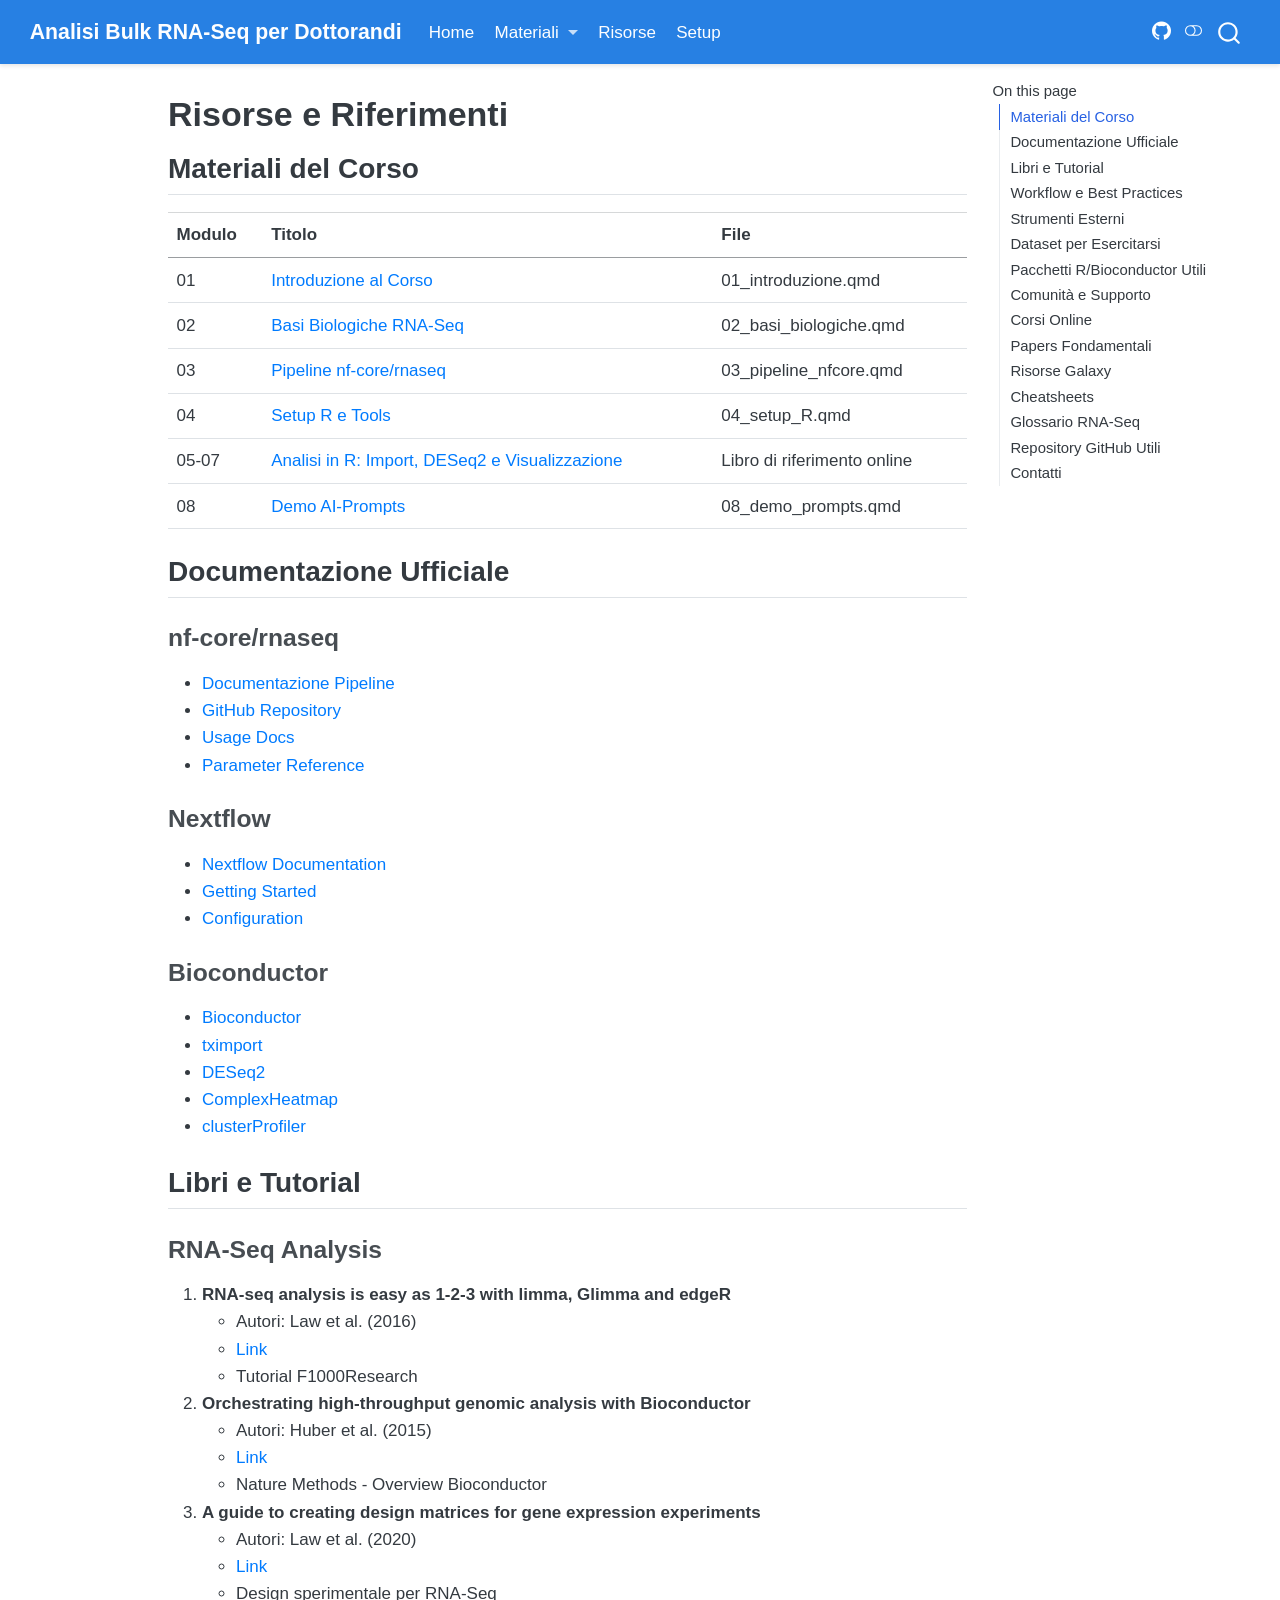
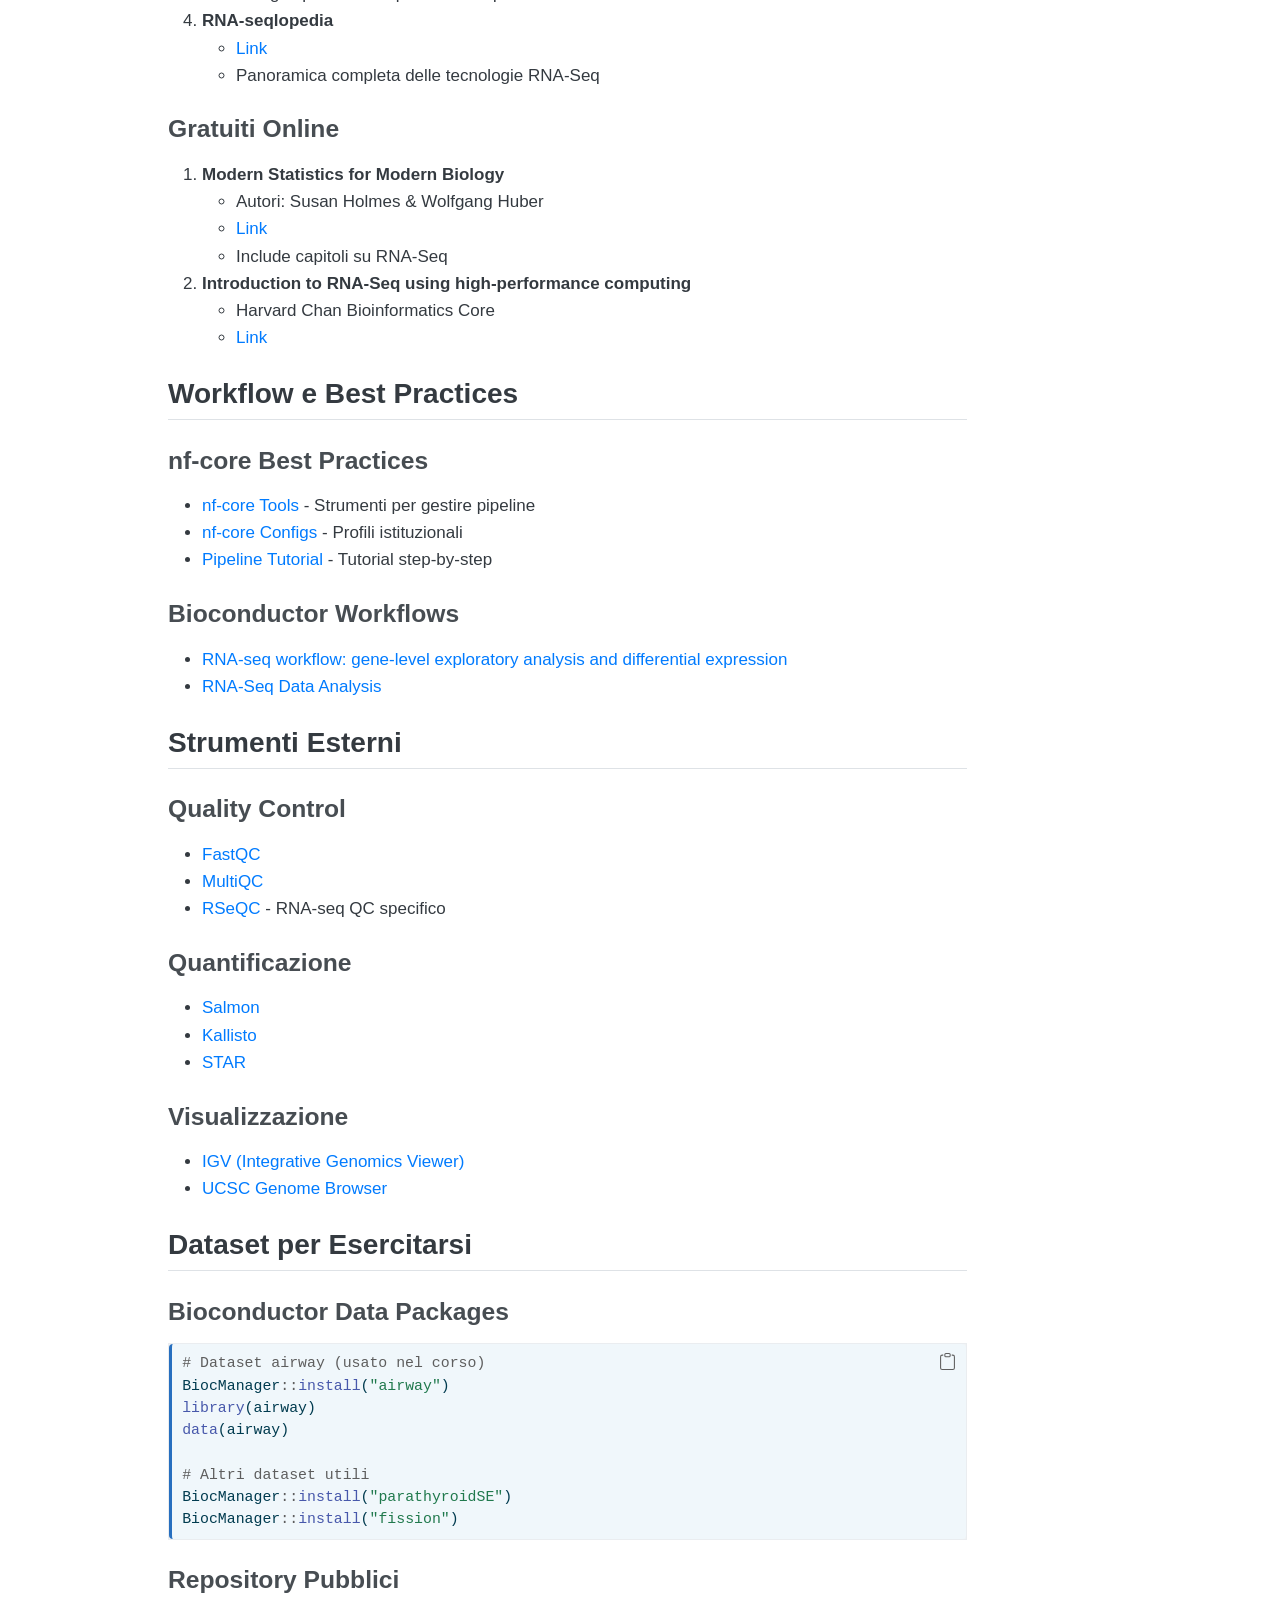
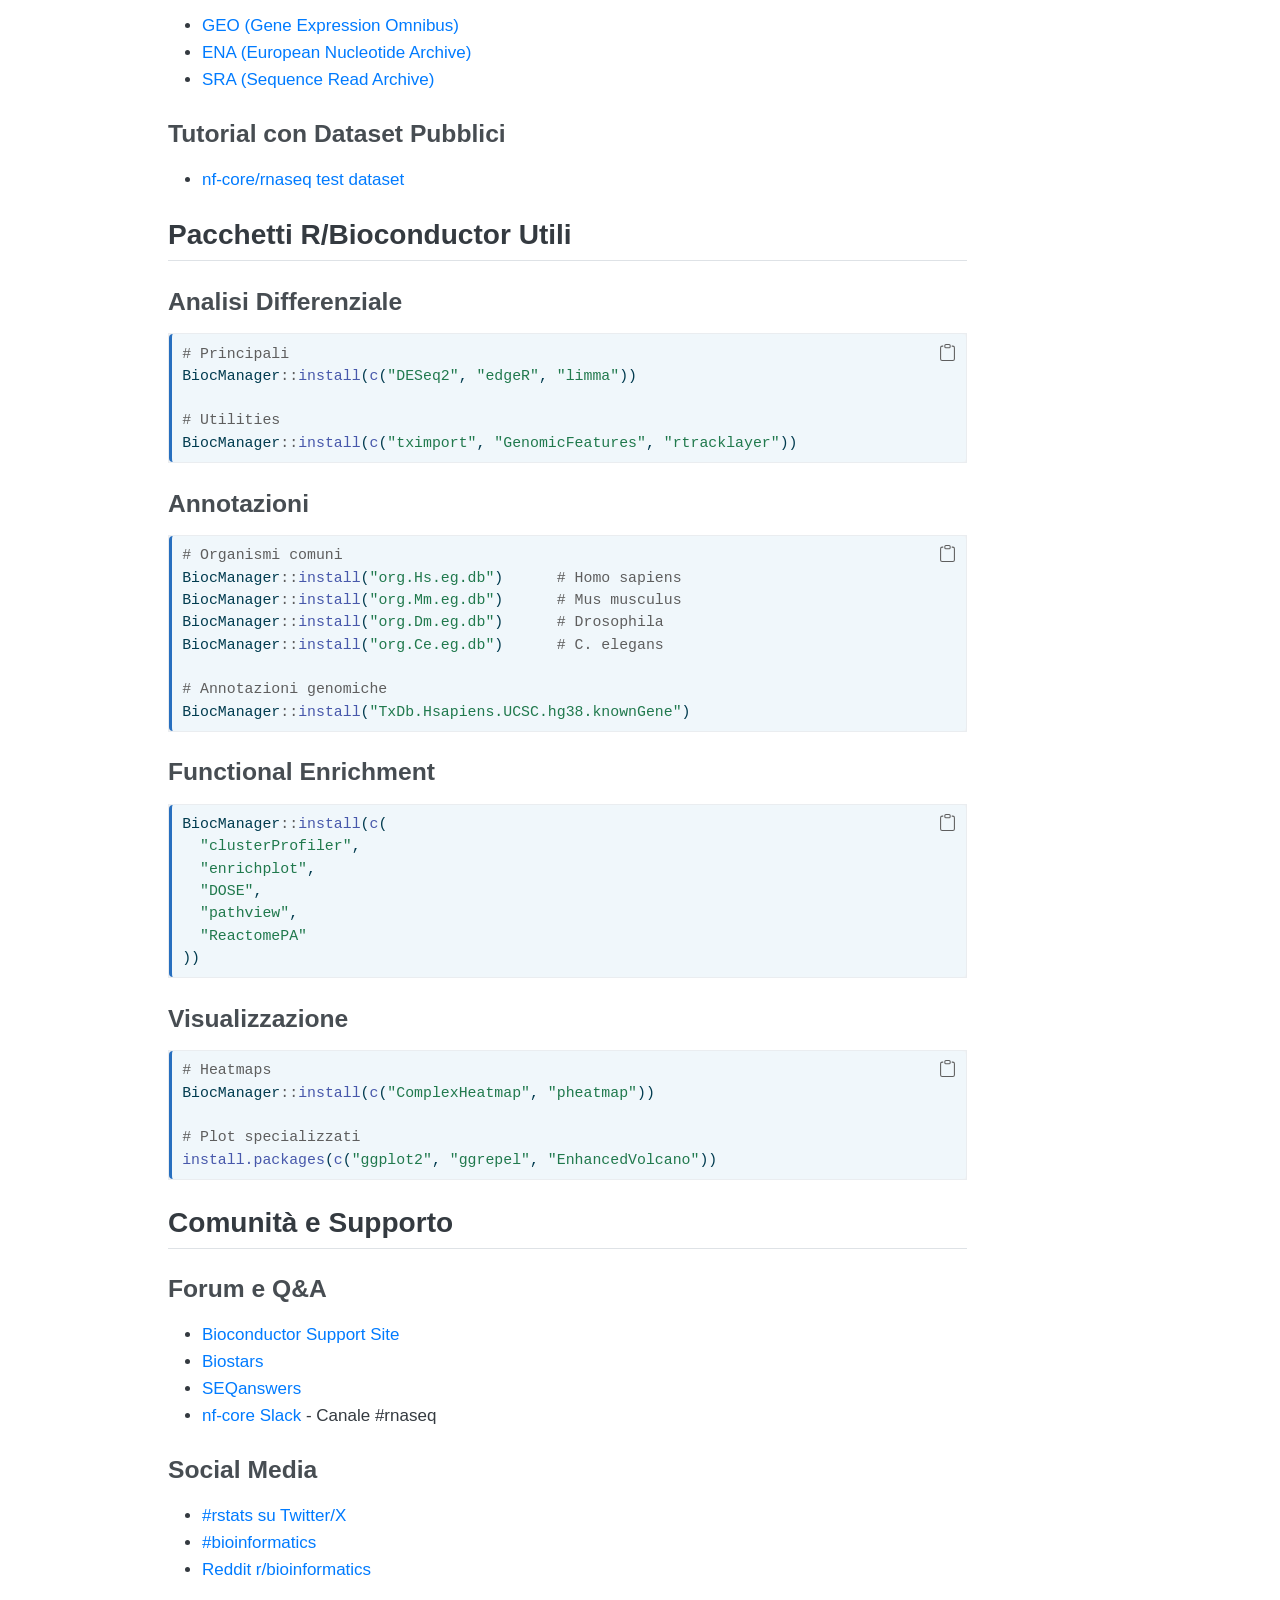
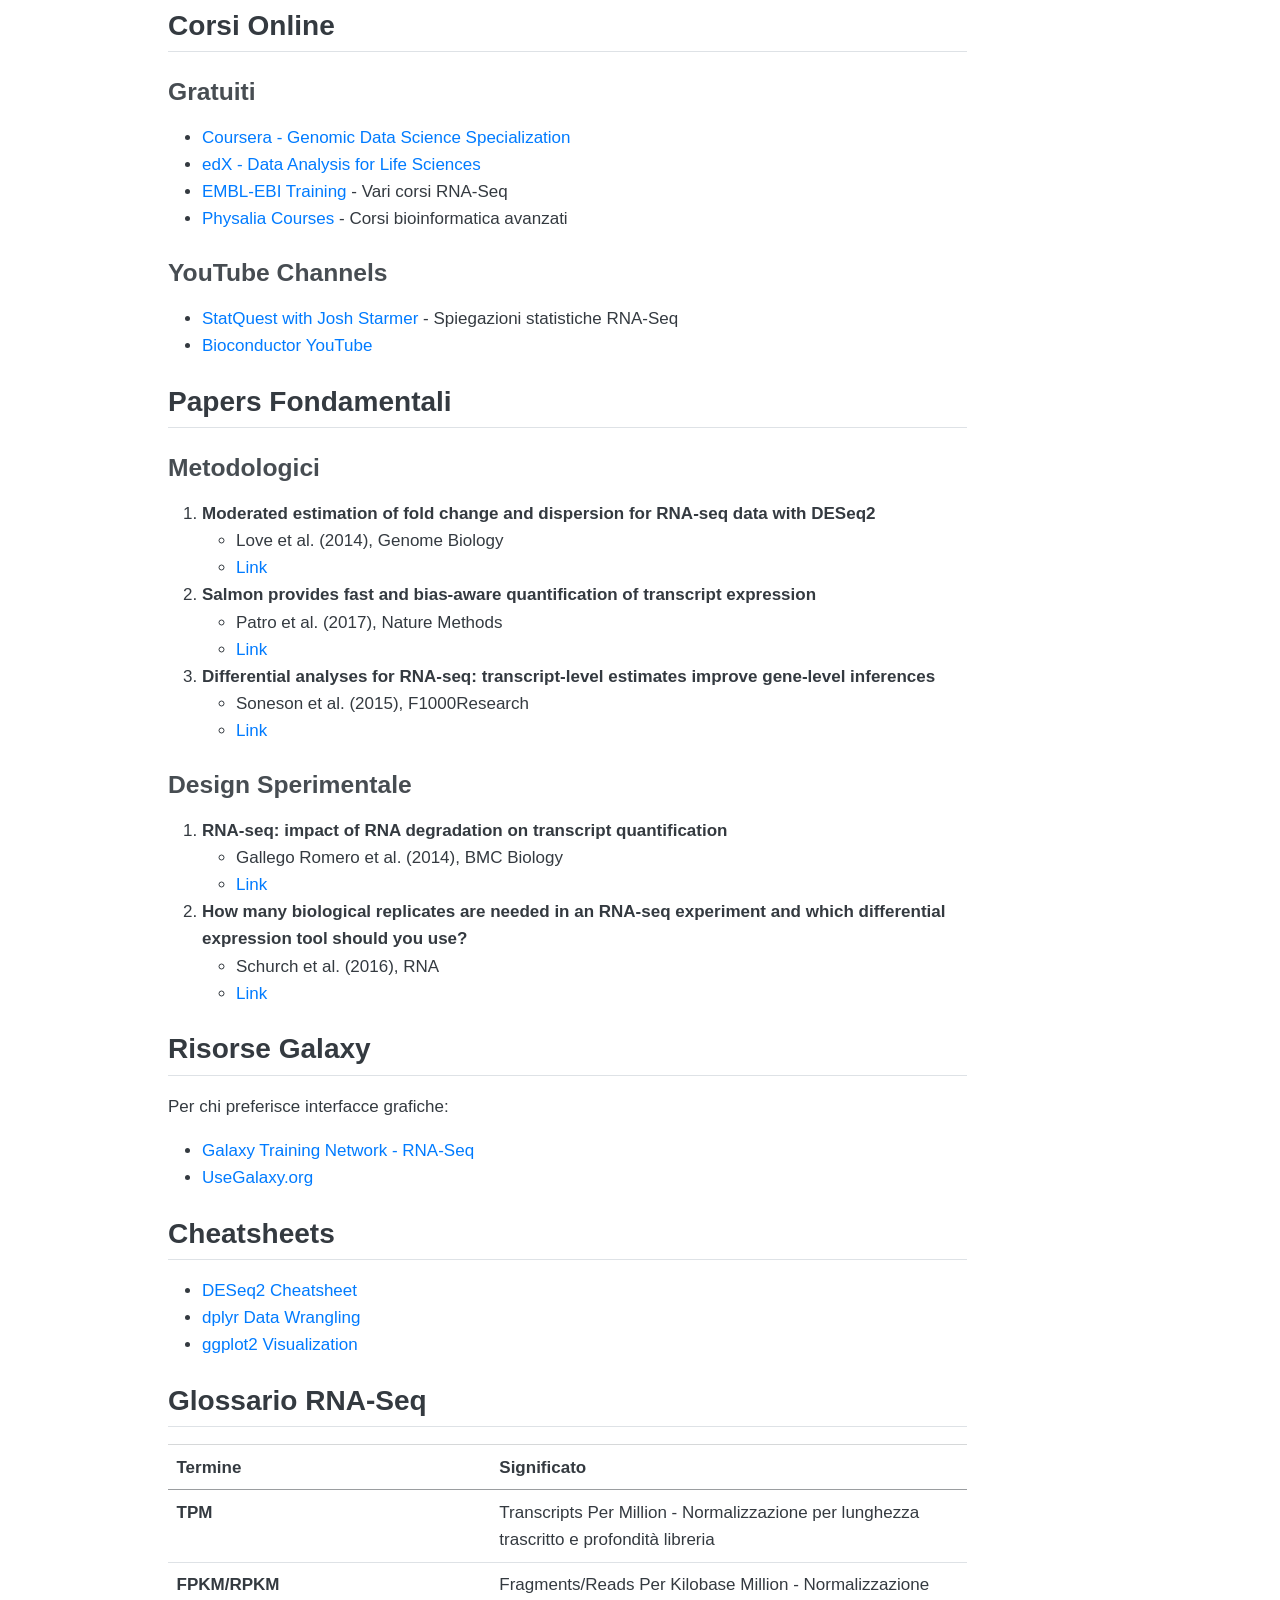
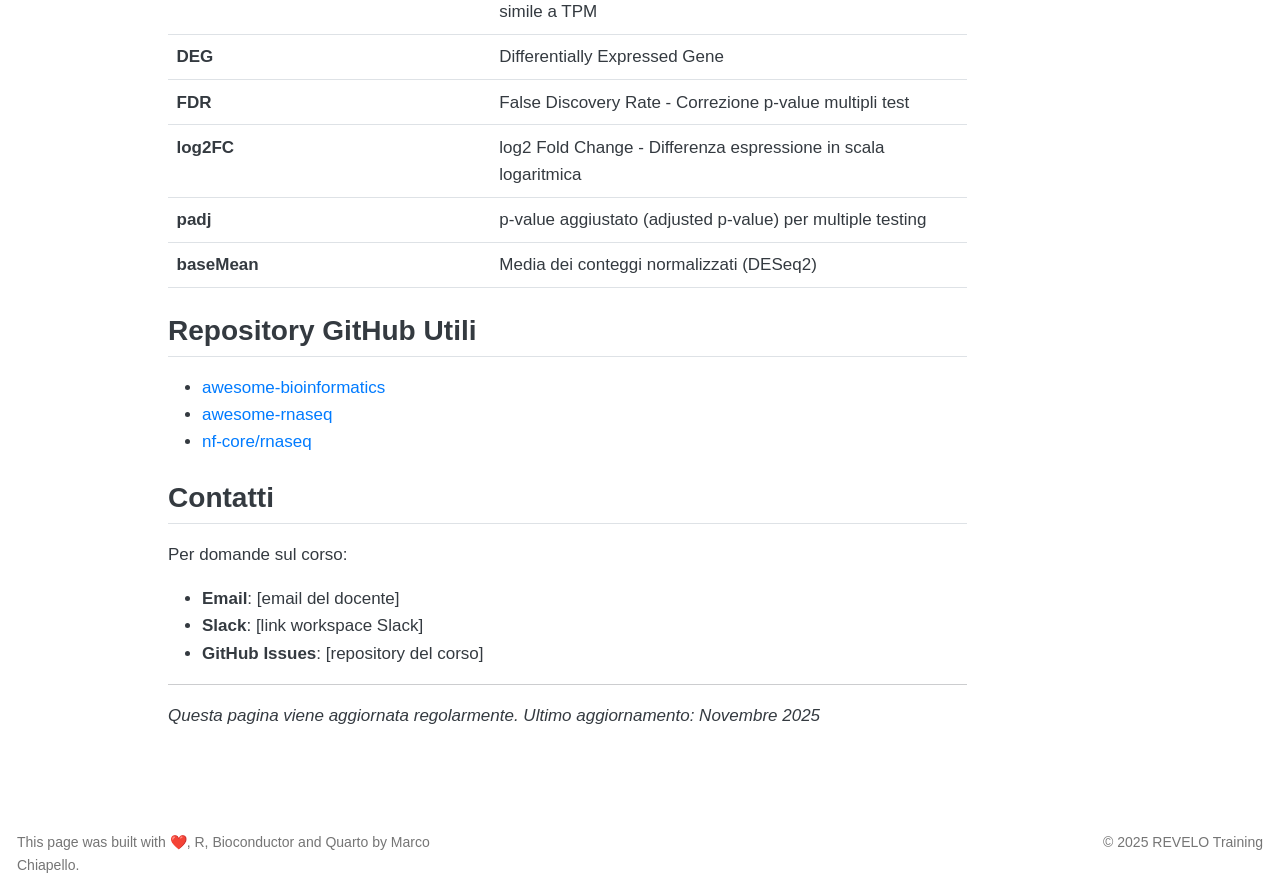
==== commit e92d1dbb: "Update course materials and styling for RNASeq Course 2025 - Revised styles.css to enhance code styl" ====
--- a/RNASeq_Course_2025/docs/resources.html
+++ b/RNASeq_Course_2025/docs/resources.html
@@ -315,20 +315,12 @@
   </li>  
         <li class="dropdown-header">—Giorno 2: Analisi in R—</li>
         <li>
+    <a class="dropdown-item" href="https://revelo-rnaseq.github.io/2024_RNASeq_book/">
+ <span class="dropdown-text">Analisi in R (Import, DESeq2, Visualizzazione)</span></a>
+  </li>  
+        <li>
     <a class="dropdown-item" href="./materials/04_setup_R.html">
  <span class="dropdown-text">Setup R e Tools</span></a>
-  </li>  
-        <li>
-    <a class="dropdown-item" href="./materials/05_import_dati.html">
- <span class="dropdown-text">Import Dati (tximport)</span></a>
-  </li>  
-        <li>
-    <a class="dropdown-item" href="./materials/06_deseq2.html">
- <span class="dropdown-text">Analisi Differenziale (DESeq2)</span></a>
-  </li>  
-        <li>
-    <a class="dropdown-item" href="./materials/07_visualizzazione.html">
- <span class="dropdown-text">Visualizzazione Risultati</span></a>
   </li>  
         <li>
     <a class="dropdown-item" href="./materials/08_demo_prompts.html">
@@ -347,7 +339,7 @@
 </ul>
             <ul class="navbar-nav navbar-nav-scroll ms-auto">
   <li class="nav-item compact">
-    <a class="nav-link" href="https://github.com/revelo-rnaseq/2024_RNASeq_website"> <i class="bi bi-github" role="img">
+    <a class="nav-link" href="https://github.com/Revelo-RNASeq/2025_RNASeq"> <i class="bi bi-github" role="img">
 </i> 
 <span class="menu-text"></span></a>
   </li>  
@@ -482,19 +474,9 @@
 <td>04_setup_R.qmd</td>
 </tr>
 <tr class="odd">
-<td>05</td>
-<td><a href="./materials/05_import_dati.html">Import Dati (tximport)</a></td>
-<td>05_import_dati.qmd</td>
-</tr>
-<tr class="even">
-<td>06</td>
-<td><a href="./materials/06_deseq2.html">Analisi Differenziale (DESeq2)</a></td>
-<td>06_deseq2.qmd</td>
-</tr>
-<tr class="odd">
-<td>07</td>
-<td><a href="./materials/07_visualizzazione.html">Visualizzazione Risultati</a></td>
-<td>07_visualizzazione.qmd</td>
+<td>05-07</td>
+<td><a href="https://revelo-rnaseq.github.io/2024_RNASeq_book/">Analisi in R: Import, DESeq2 e Visualizzazione</a></td>
+<td>Libro di riferimento online</td>
 </tr>
 <tr class="even">
 <td>08</td>
--- a/RNASeq_Course_2025/docs/styles.css
+++ b/RNASeq_Course_2025/docs/styles.css
@@ -21,7 +21,8 @@
   overflow-x: auto;
 }
 
-code {
+/* Inline code only — does not affect code inside pre blocks */
+:not(pre) > code {
   color: #e83e8c;
   background-color: #f8f9fa;
   padding: 0.2rem 0.4rem;
@@ -32,9 +33,8 @@
 /* Bash/Shell commands styling */
 pre.bash,
 pre.shell {
-  background-color: #2d2d2d;
-  color: #f8f8f2;
-  border: none;
+  background-color: #edf2fb;
+  border-left: 3px solid #4a6fa5;
 }
 
 /* R code specific styling */
